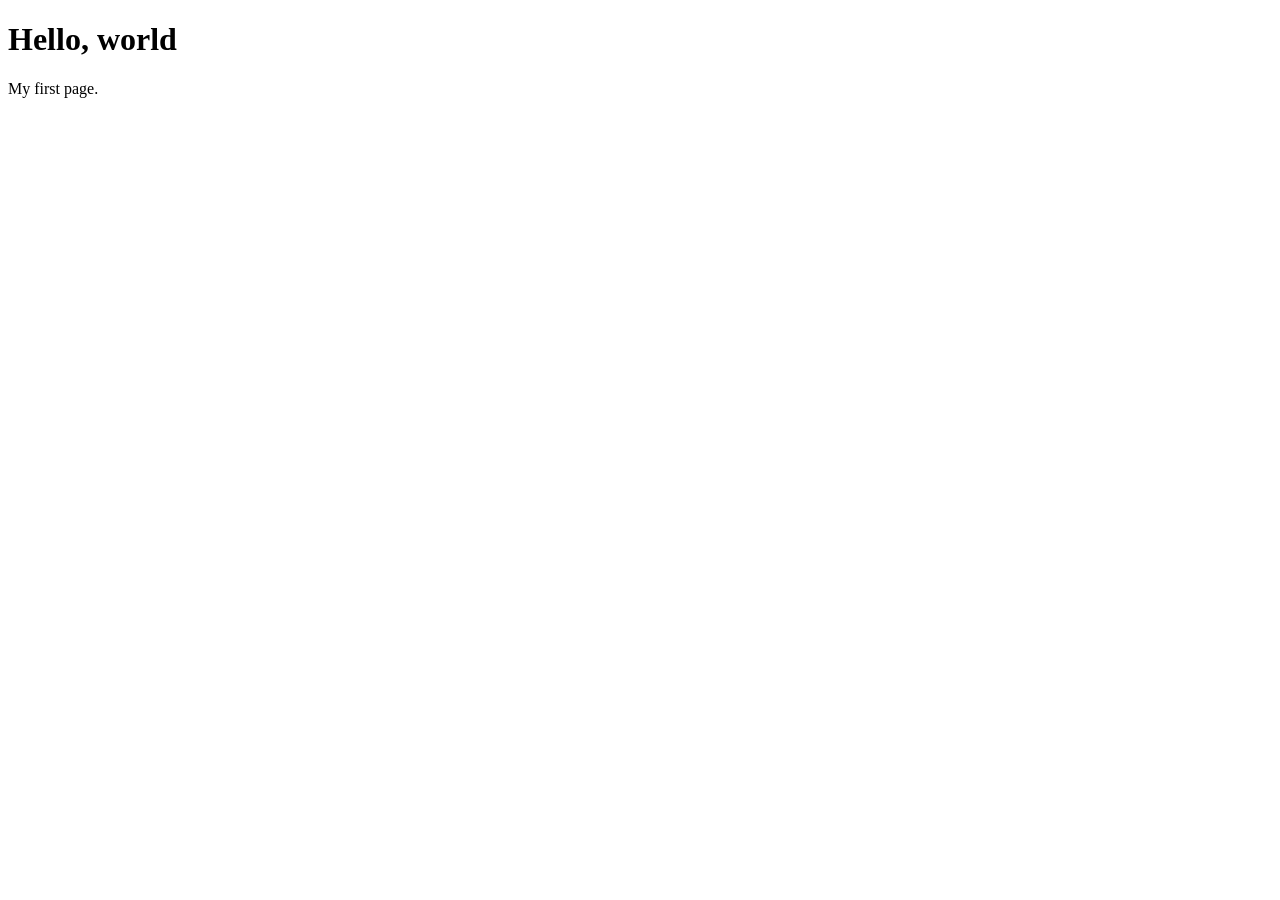
==== index.html @ da614364 "first page" ====
<!DOCTYPE html>
<html lang="en">
<head>
  <meta charset="UTF-8">
  <meta name="viewport" content="width=device-width, initial-scale=1">
  <title>My Website</title>
</head>
<body>
  <h1>Hello, world</h1>
  <p>My first page.</p>
</body>
</html>
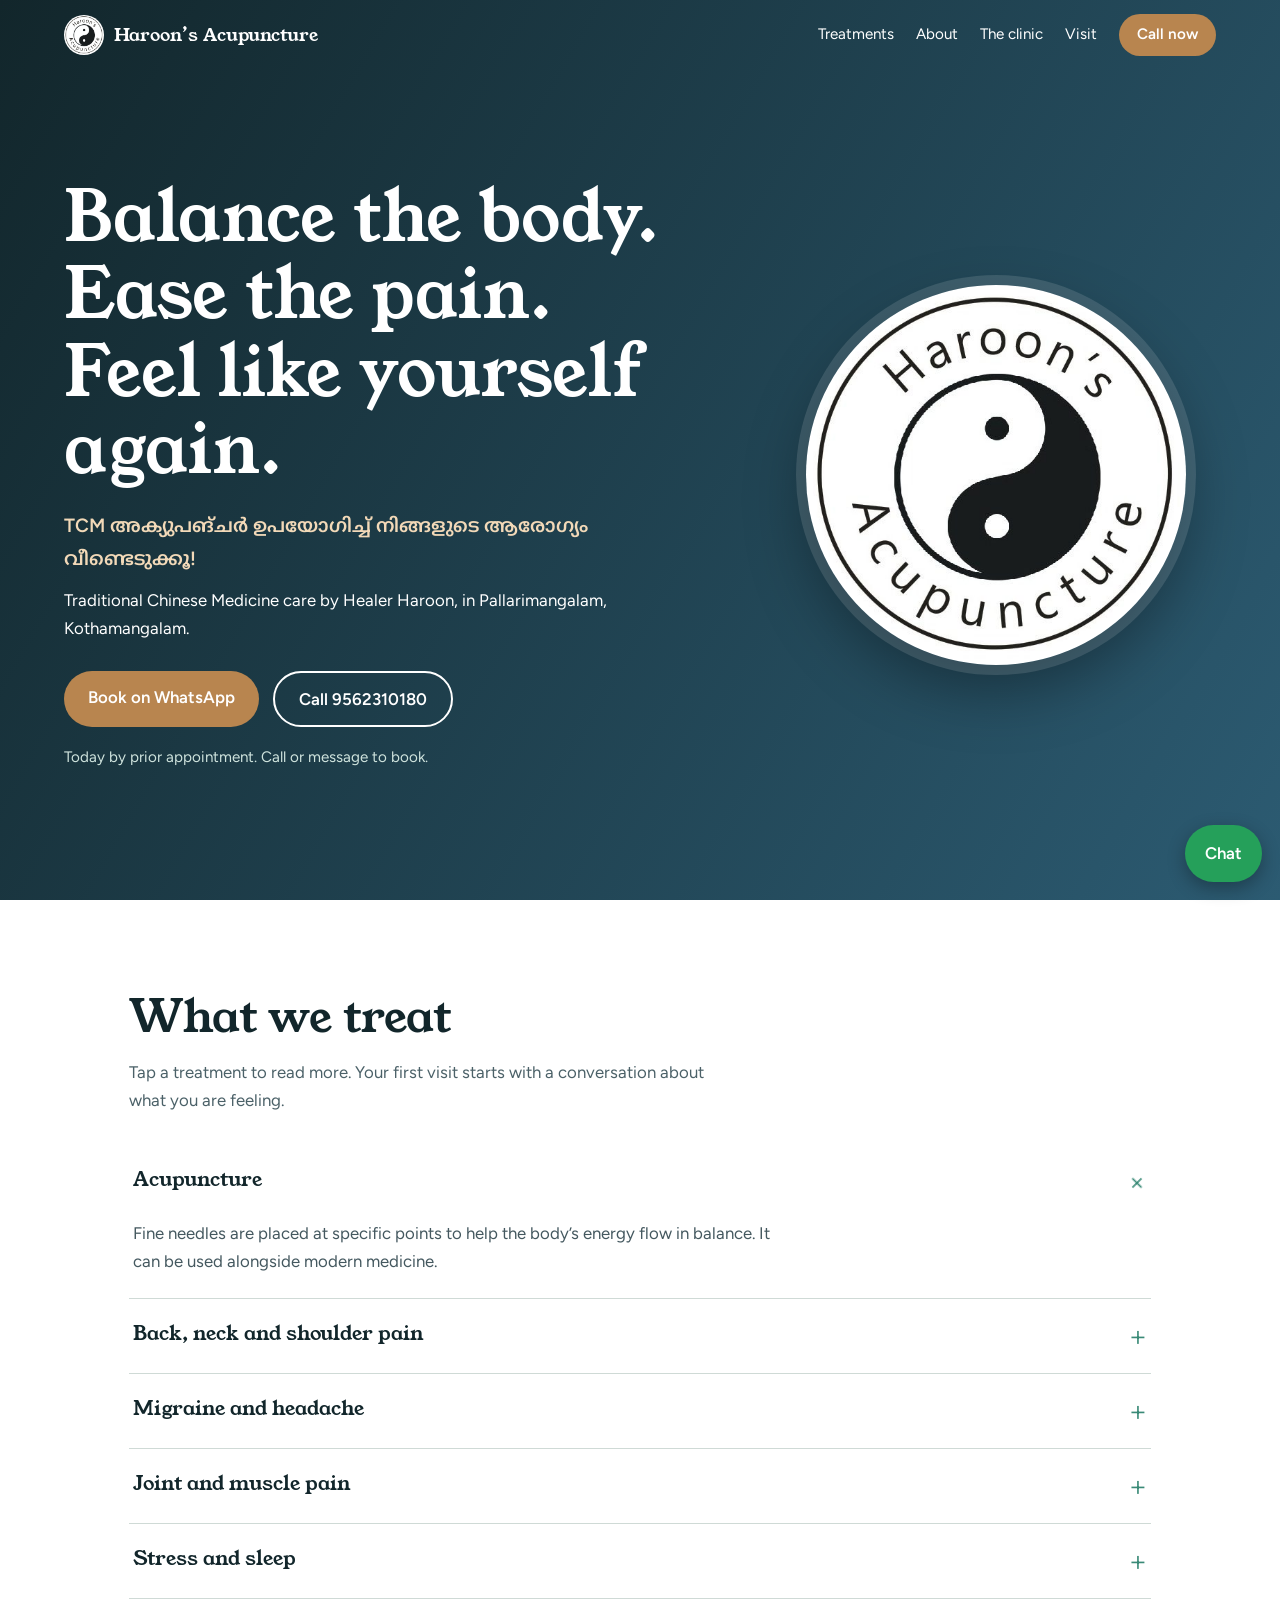
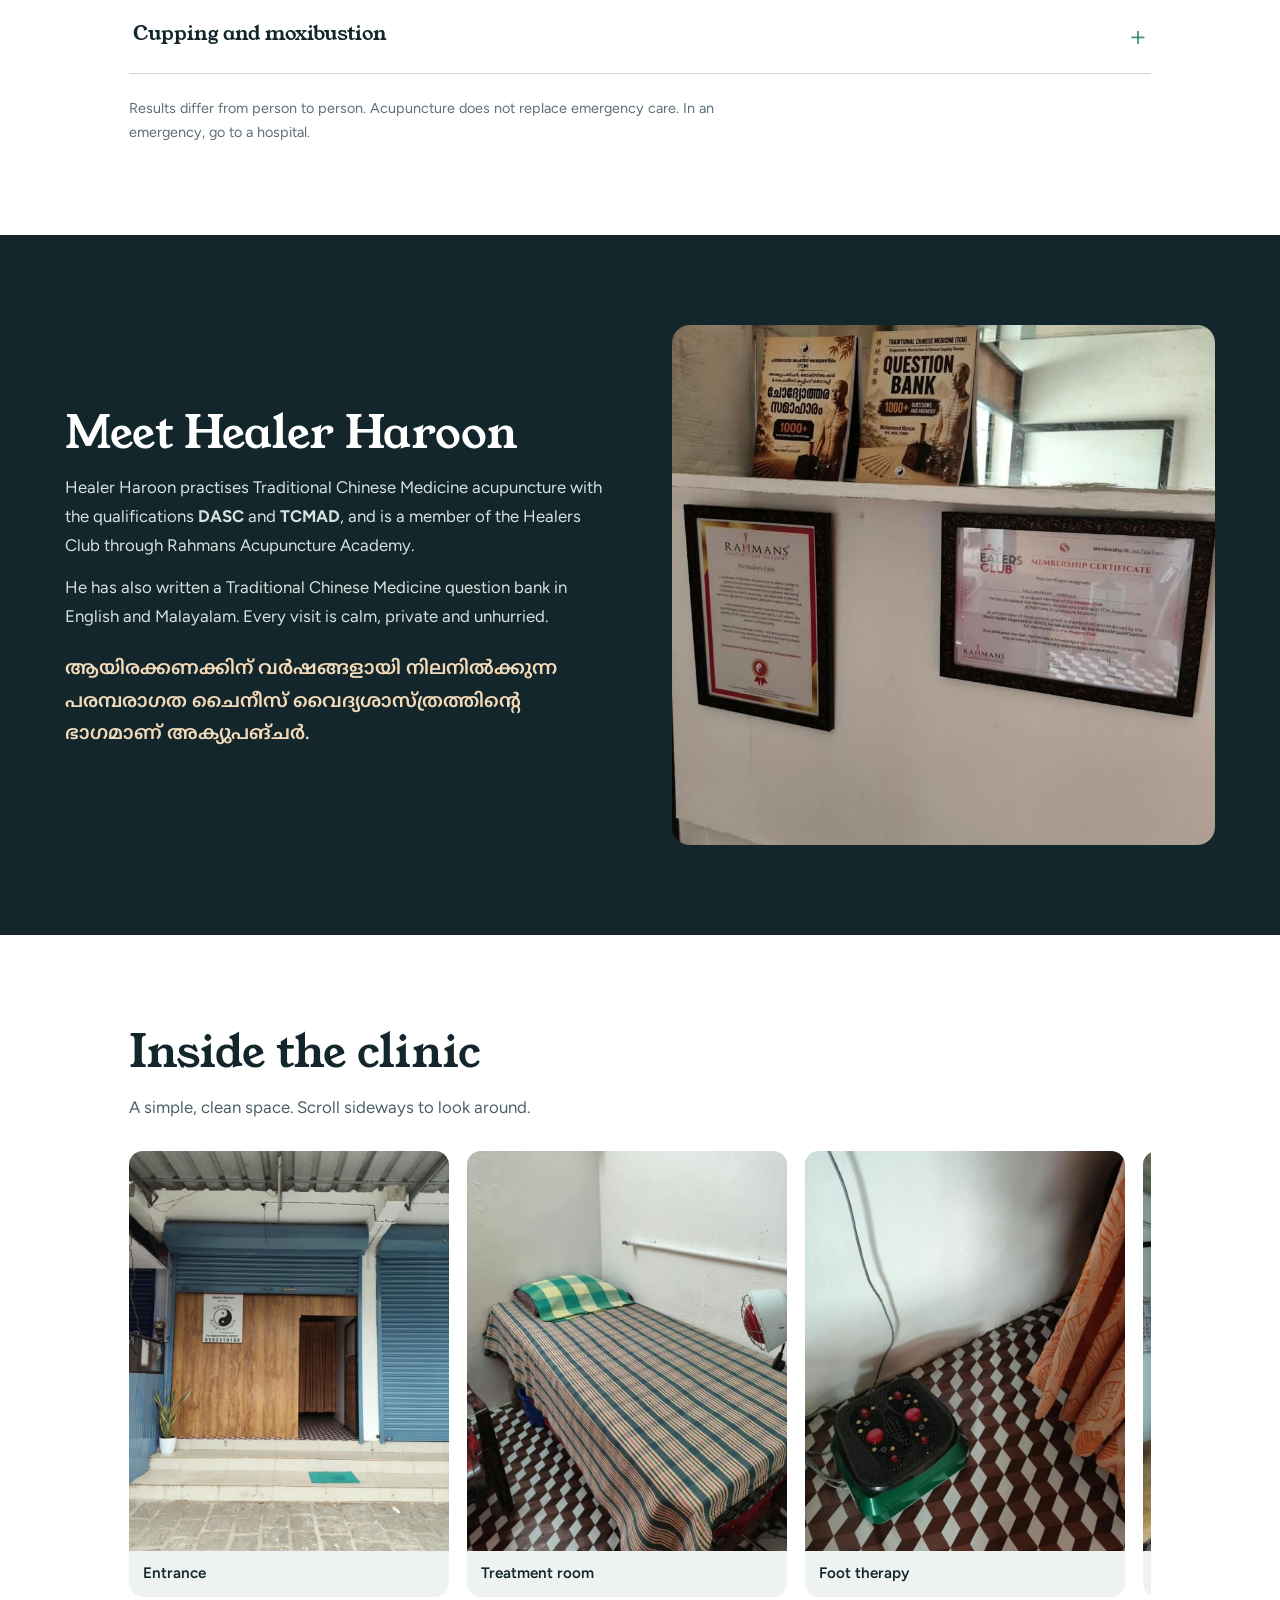
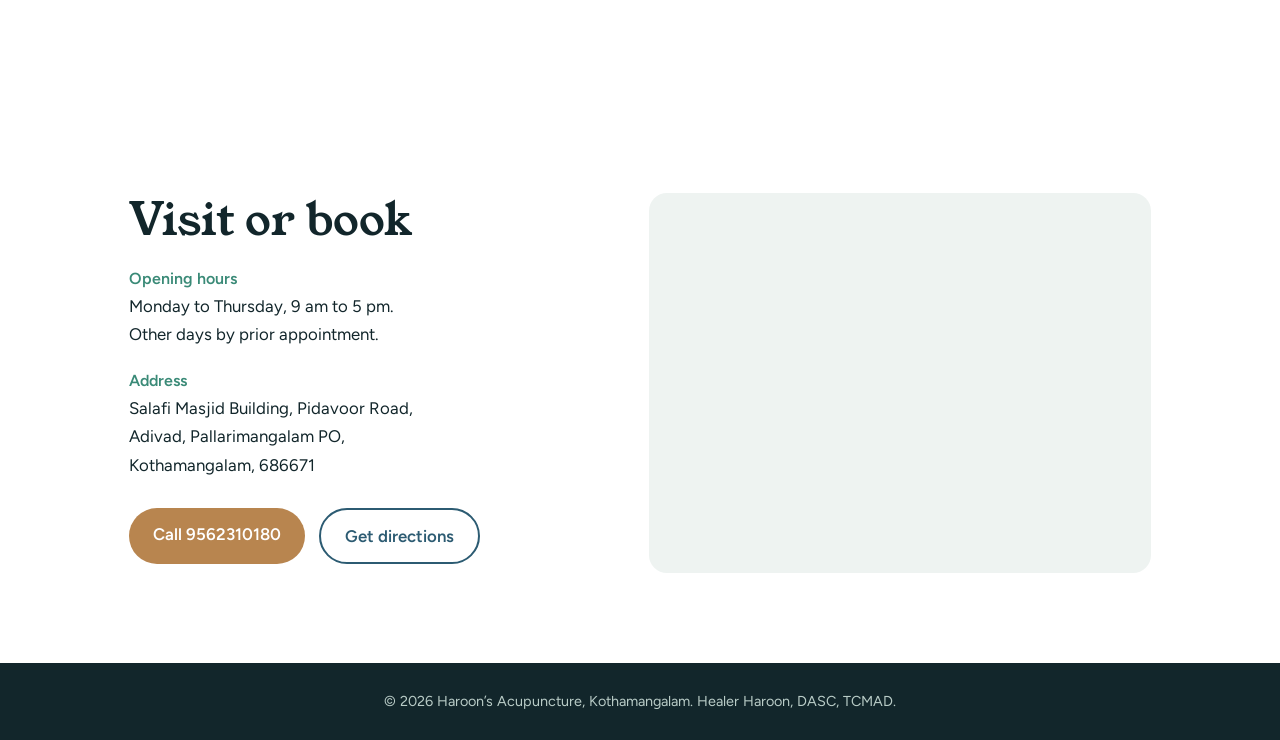
==== commit 9cafcb30: "clinic site" ====
--- a/index.html
+++ b/index.html
@@ -1,12 +1,105 @@
 <!DOCTYPE html>
 <html lang="en">
 <head>
-  <meta charset="UTF-8">
-  <meta name="viewport" content="width=device-width, initial-scale=1">
-  <title>My Website</title>
+<meta charset="UTF-8">
+<meta name="viewport" content="width=device-width, initial-scale=1">
+<title>Haroon’s Acupuncture | Kothamangalam</title>
+<meta name="description" content="Traditional Chinese Medicine acupuncture, cupping and moxibustion with Healer Haroon in Pallarimangalam, Kothamangalam. Call 9562310180.">
+<link rel="preconnect" href="https://fonts.googleapis.com">
+<link rel="preconnect" href="https://fonts.gstatic.com" crossorigin>
+<link href="https://fonts.googleapis.com/css2?family=Figtree:wght@400;600&family=Noto+Sans+Malayalam:wght@400;600&family=Young+Serif&display=swap" rel="stylesheet">
+<link rel="stylesheet" href="style.css">
 </head>
 <body>
-  <h1>Hello, world</h1>
-  <p>My first page.</p>
+
+<header class="top" id="top">
+  <a class="brand" href="#home"><img src="images/logo.jpg" alt="" width="40" height="40"><span>Haroon’s Acupuncture</span></a>
+  <nav>
+    <a href="#treatments">Treatments</a>
+    <a href="#about">About</a>
+    <a href="#clinic">The clinic</a>
+    <a href="#visit">Visit</a>
+    <a class="btn small" href="tel:+919562310180">Call now</a>
+  </nav>
+</header>
+
+<main id="home">
+  <section class="hero">
+    <div class="hero-text">
+      <h1><span>Balance the body.</span> <span>Ease the pain.</span> <span>Feel like yourself again.</span></h1>
+      <p class="ml" lang="ml">TCM അക്യുപങ്ചർ ഉപയോഗിച്ച് നിങ്ങളുടെ ആരോഗ്യം വീണ്ടെടുക്കൂ!</p>
+      <p class="lead">Traditional Chinese Medicine care by Healer Haroon, in Pallarimangalam, Kothamangalam.</p>
+      <div class="actions">
+        <a class="btn" href="https://wa.me/919562310180?text=Hello%2C%20I%20would%20like%20to%20book%20an%20appointment." target="_blank" rel="noopener">Book on WhatsApp</a>
+        <a class="btn ghost" href="tel:+919562310180">Call 9562310180</a>
+      </div>
+      <p class="open" id="openNow"></p>
+    </div>
+    <div class="badge" aria-hidden="true"><img src="images/logo.jpg" alt="" width="360" height="360"></div>
+  </section>
+
+  <section class="sec" id="treatments">
+    <h2>What we treat</h2>
+    <p class="sub">Tap a treatment to read more. Your first visit starts with a conversation about what you are feeling.</p>
+    <!-- EDIT: these are examples. Change them to the treatments Healer Haroon really offers. -->
+    <div class="acc reveal">
+      <details open><summary>Acupuncture</summary><p>Fine needles are placed at specific points to help the body’s energy flow in balance. It can be used alongside modern medicine.</p></details>
+      <details><summary>Back, neck and shoulder pain</summary><p>Many people visit for long-standing stiffness and aches from desk work, driving or physical labour.</p></details>
+      <details><summary>Migraine and headache</summary><p>Regular sessions are often used to manage recurring headaches. Treatment is planned around your pattern.</p></details>
+      <details><summary>Joint and muscle pain</summary><p>Knees, hips, elbows and muscles that feel tight or sore, helped with acupuncture, warmth and gentle therapy.</p></details>
+      <details><summary>Stress and sleep</summary><p>A quiet session to help you relax, with advice you can follow at home.</p></details>
+      <details><summary>Cupping and moxibustion</summary><p>Traditional Chinese cupping therapy and moxibustion (warming herb therapy) are offered where suitable.</p></details>
+    </div>
+    <p class="note">Results differ from person to person. Acupuncture does not replace emergency care. In an emergency, go to a hospital.</p>
+  </section>
+
+  <section class="sec dark" id="about">
+    <div class="about">
+      <div class="reveal">
+        <h2>Meet Healer Haroon</h2>
+        <p>Healer Haroon practises Traditional Chinese Medicine acupuncture with the qualifications <strong>DASC</strong> and <strong>TCMAD</strong>, and is a member of the Healers Club through Rahmans Acupuncture Academy.</p>
+        <p>He has also written a Traditional Chinese Medicine question bank in English and Malayalam. Every visit is calm, private and unhurried.</p>
+        <p class="ml" lang="ml">ആയിരക്കണക്കിന് വർഷങ്ങളായി നിലനിൽക്കുന്ന പരമ്പരാഗത ചൈനീസ് വൈദ്യശാസ്ത്രത്തിന്റെ ഭാഗമാണ് അക്യുപങ്ചർ.</p>
+      </div>
+      <img class="reveal" src="images/certificates.jpg" alt="Framed membership certificate and TCM question bank books at the clinic" loading="lazy">
+    </div>
+  </section>
+
+  <section class="sec" id="clinic">
+    <h2>Inside the clinic</h2>
+    <p class="sub">A simple, clean space. Scroll sideways to look around.</p>
+    <div class="strip">
+      <figure><img src="images/entrance.jpg" alt="Clinic entrance with the Haroon’s Acupuncture sign" loading="lazy"><figcaption>Entrance</figcaption></figure>
+      <figure><img src="images/treatment-bed.jpg" alt="Treatment bed with heat lamp" loading="lazy"><figcaption>Treatment room</figcaption></figure>
+      <figure><img src="images/foot-therapy.jpg" alt="Foot therapy machine" loading="lazy"><figcaption>Foot therapy</figcaption></figure>
+      <figure><img src="images/clinic-room.jpg" alt="Clinic room with curtain" loading="lazy"><figcaption>Consultation area</figcaption></figure>
+      <figure><img src="images/waiting-chair.jpg" alt="Treatment bed and chair" loading="lazy"><figcaption>Private cubicle</figcaption></figure>
+    </div>
+  </section>
+
+  <section class="sec visit" id="visit">
+    <div class="reveal">
+      <h2>Visit or book</h2>
+      <h3>Opening hours</h3>
+      <p>Monday to Thursday, 9 am to 5 pm.<br>Other days by prior appointment.</p>
+      <h3>Address</h3>
+      <p>Salafi Masjid Building, Pidavoor Road,<br>Adivad, Pallarimangalam PO,<br>Kothamangalam, 686671</p>
+      <div class="actions">
+        <a class="btn" href="tel:+919562310180">Call 9562310180</a>
+        <a class="btn ghost" href="https://www.google.com/maps/dir/?api=1&destination=Salafi+Masjid+Building+Pidavoor+Road+Adivad+Pallarimangalam+Kothamangalam+686671" target="_blank" rel="noopener">Get directions</a>
+      </div>
+    </div>
+    <iframe class="reveal" title="Map to Haroon’s Acupuncture" loading="lazy" referrerpolicy="no-referrer-when-downgrade"
+      src="https://www.google.com/maps?q=Salafi+Masjid+Building+Pidavoor+Road+Adivad+Pallarimangalam+Kothamangalam+686671&output=embed"></iframe>
+  </section>
+</main>
+
+<footer>
+  <p>© <span id="yr">2026</span> Haroon’s Acupuncture, Kothamangalam. Healer Haroon, DASC, TCMAD.</p>
+</footer>
+
+<a class="wa" href="https://wa.me/919562310180?text=Hello%2C%20I%20would%20like%20to%20book%20an%20appointment." target="_blank" rel="noopener" aria-label="Chat on WhatsApp">Chat</a>
+
+<script src="script.js"></script>
 </body>
-</html>+</html>
--- a/style.css
+++ b/style.css
@@ -0,0 +1,100 @@
+:root{
+  --ink:#12262b; --blue:#2c5b72; --jade:#3a8a77; --wood:#b8854f; --mist:#eef3f1; --white:#fff;
+  --head:"Young Serif","Noto Sans Malayalam",serif; --body:"Figtree","Noto Sans Malayalam",system-ui,sans-serif;
+}
+*{box-sizing:border-box;margin:0}
+html{scroll-behavior:smooth;scroll-padding-top:70px}
+body{font:400 1.05rem/1.7 var(--body);color:var(--ink);background:var(--white)}
+img{max-width:100%;display:block}
+a{color:inherit}
+:focus-visible{outline:3px solid var(--wood);outline-offset:3px}
+
+/* header: shrinks and turns solid on scroll */
+.top{position:fixed;inset:0 0 auto;z-index:20;display:flex;justify-content:space-between;align-items:center;padding:14px 5vw;color:#fff;transition:background .3s,padding .3s,box-shadow .3s}
+.top.solid{background:rgba(18,38,43,.96);padding:8px 5vw;box-shadow:0 2px 14px rgba(0,0,0,.25)}
+.brand{display:flex;align-items:center;gap:10px;text-decoration:none;font:1.1rem var(--head)}
+.brand img{border-radius:50%;background:#fff}
+nav{display:flex;align-items:center;gap:22px}
+nav a{text-decoration:none;font-size:.95rem}
+nav a:not(.btn):hover{text-decoration:underline;text-underline-offset:5px}
+
+.btn{display:inline-block;background:var(--wood);color:#fff;padding:12px 24px;border-radius:999px;text-decoration:none;font-weight:600;transition:transform .2s,background .2s}
+.btn:hover{transform:translateY(-3px);background:#a07240}
+.btn.ghost{background:transparent;border:2px solid currentColor}
+.btn.ghost:hover{background:rgba(255,255,255,.12)}
+.btn.small{padding:8px 18px}
+
+/* hero: the one orchestrated moment */
+.hero{min-height:100vh;display:grid;grid-template-columns:1.2fr .8fr;align-items:center;gap:4vw;padding:110px 5vw 60px;color:#fff;
+  background:linear-gradient(120deg,#12262b,#2c5b72,#1f6b5c,#2c5b72);background-size:300% 300%;animation:drift 18s ease-in-out infinite}
+@keyframes drift{50%{background-position:100% 50%}}
+h1{font:400 clamp(2.2rem,5.4vw,4.4rem)/1.12 var(--head)}
+h1 span{display:block;opacity:0;transform:translateY(28px);animation:rise .9s cubic-bezier(.2,.7,.2,1) forwards}
+h1 span:nth-child(2){animation-delay:.35s}
+h1 span:nth-child(3){animation-delay:.7s}
+.ml{margin-top:22px;font-size:1.2rem;font-weight:600;color:#f2d9b8}
+.lead{margin-top:10px;max-width:34em;opacity:0;animation:rise .9s 1.1s forwards}
+.hero .ml,.hero .actions,.hero .open{opacity:0;animation:rise .9s 1.1s forwards}
+.hero .actions{animation-delay:1.3s}
+.hero .open{animation-delay:1.5s}
+@keyframes rise{to{opacity:1;transform:none}}
+.actions{display:flex;flex-wrap:wrap;gap:14px;margin-top:28px}
+.open{margin-top:18px;font-size:.95rem;color:#cfe3dd}
+.badge{justify-self:center;width:min(78vw,380px);aspect-ratio:1;border-radius:50%;overflow:hidden;box-shadow:0 0 0 10px rgba(255,255,255,.12),0 25px 60px rgba(0,0,0,.35);animation:spin 70s linear infinite}
+.badge img{width:100%;height:100%;object-fit:cover}
+@keyframes spin{to{transform:rotate(360deg)}}
+
+/* sections */
+.sec{padding:90px 5vw;max-width:1150px;margin:auto}
+.dark{max-width:none;background:var(--ink);color:#fff}
+h2{font:400 clamp(1.8rem,3.6vw,2.8rem)/1.2 var(--head);margin-bottom:14px}
+h3{font:600 1rem var(--body);color:var(--jade);margin:22px 0 4px}
+.sub{max-width:36em;color:#4b6168;margin-bottom:30px}
+.note{margin-top:22px;font-size:.9rem;color:#5d7077;max-width:42em}
+
+/* treatments accordion: opens on tap */
+.acc details{border-bottom:1px solid #cfdad6}
+.acc summary{cursor:pointer;list-style:none;display:flex;justify-content:space-between;padding:20px 4px;font:1.25rem var(--head);transition:color .2s}
+.acc summary::-webkit-details-marker{display:none}
+.acc summary::after{content:"+";font:300 1.8rem var(--body);color:var(--jade);transition:transform .3s}
+.acc details[open] summary::after{transform:rotate(45deg)}
+.acc summary:hover{color:var(--jade)}
+.acc details p{padding:0 4px 22px;max-width:40em;color:#44585f;animation:fade .4s}
+@keyframes fade{from{opacity:0;transform:translateY(-6px)}}
+
+.about{max-width:1150px;margin:auto;display:grid;grid-template-columns:1fr 1fr;gap:5vw;align-items:center}
+.about p{margin-bottom:14px;color:#d5e2de}
+.about .ml{color:#f2d9b8}
+.about img{border-radius:18px;max-height:520px;width:100%;object-fit:cover}
+
+/* gallery: scroll sideways */
+.strip{display:flex;gap:18px;overflow-x:auto;scroll-snap-type:x mandatory;padding-bottom:16px}
+.strip figure{flex:0 0 min(78vw,320px);scroll-snap-align:start;overflow:hidden;border-radius:14px;background:var(--mist)}
+.strip img{height:400px;width:100%;object-fit:cover;transition:transform .6s}
+.strip figure:hover img{transform:scale(1.07)}
+figcaption{padding:10px 14px;font-weight:600;font-size:.95rem}
+
+.visit{display:grid;grid-template-columns:1fr 1.1fr;gap:5vw;align-items:start}
+.visit .actions .btn.ghost{color:var(--blue)}
+.visit .actions .btn.ghost:hover{background:var(--mist)}
+iframe{width:100%;height:380px;border:0;border-radius:18px;background:var(--mist)}
+footer{background:var(--ink);color:#b9ccc7;text-align:center;padding:26px 5vw;font-size:.9rem}
+
+/* floating WhatsApp button */
+.wa{position:fixed;right:18px;bottom:18px;z-index:30;background:#25a05a;color:#fff;font-weight:600;text-decoration:none;padding:14px 20px;border-radius:999px;box-shadow:0 6px 18px rgba(0,0,0,.3);animation:pulse 2.6s infinite}
+@keyframes pulse{0%{box-shadow:0 0 0 0 rgba(37,160,90,.55)}70%,100%{box-shadow:0 0 0 18px rgba(37,160,90,0)}}
+
+/* scroll reveal (script adds .in) */
+.js .reveal{opacity:0;transform:translateY(30px);transition:opacity .8s,transform .8s}
+.js .reveal.in{opacity:1;transform:none}
+
+@media(max-width:780px){
+  nav a:not(.btn){display:none}
+  .hero,.about,.visit{grid-template-columns:1fr}
+  .badge{order:-1;width:200px;margin-top:20px}
+  .sec{padding:64px 6vw}
+}
+@media(prefers-reduced-motion:reduce){
+  *{animation:none!important;transition:none!important;scroll-behavior:auto}
+  h1 span,.lead,.hero .ml,.hero .actions,.hero .open,.js .reveal{opacity:1;transform:none}
+}
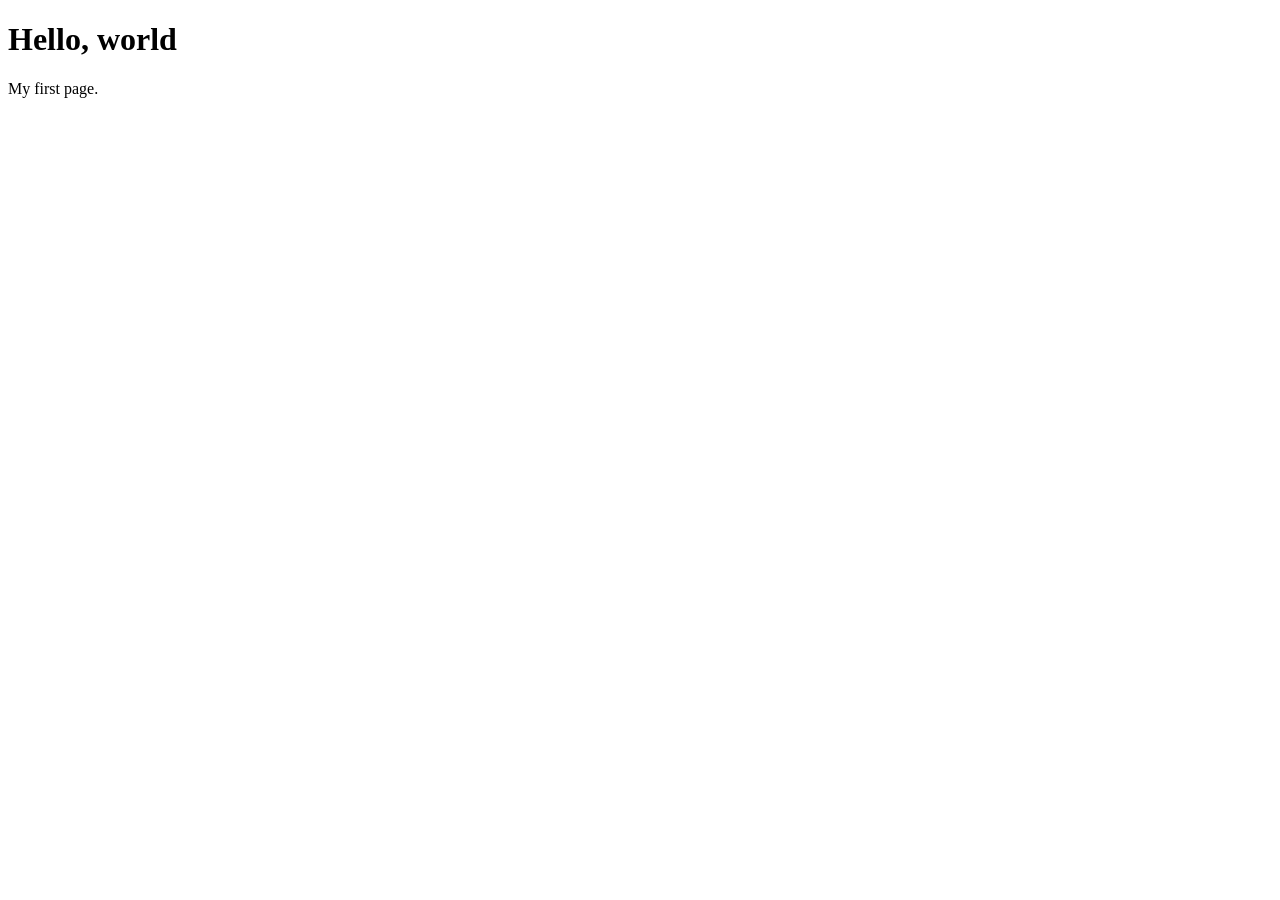
==== commit 0d9a0fff: "cliinic site" ====
--- a/index.html
+++ b/index.html
@@ -1,105 +1,12 @@
 <!DOCTYPE html>
 <html lang="en">
 <head>
-<meta charset="UTF-8">
-<meta name="viewport" content="width=device-width, initial-scale=1">
-<title>Haroon’s Acupuncture | Kothamangalam</title>
-<meta name="description" content="Traditional Chinese Medicine acupuncture, cupping and moxibustion with Healer Haroon in Pallarimangalam, Kothamangalam. Call 9562310180.">
-<link rel="preconnect" href="https://fonts.googleapis.com">
-<link rel="preconnect" href="https://fonts.gstatic.com" crossorigin>
-<link href="https://fonts.googleapis.com/css2?family=Figtree:wght@400;600&family=Noto+Sans+Malayalam:wght@400;600&family=Young+Serif&display=swap" rel="stylesheet">
-<link rel="stylesheet" href="style.css">
+  <meta charset="UTF-8">
+  <meta name="viewport" content="width=device-width, initial-scale=1">
+  <title>My Website</title>
 </head>
 <body>
-
-<header class="top" id="top">
-  <a class="brand" href="#home"><img src="images/logo.jpg" alt="" width="40" height="40"><span>Haroon’s Acupuncture</span></a>
-  <nav>
-    <a href="#treatments">Treatments</a>
-    <a href="#about">About</a>
-    <a href="#clinic">The clinic</a>
-    <a href="#visit">Visit</a>
-    <a class="btn small" href="tel:+919562310180">Call now</a>
-  </nav>
-</header>
-
-<main id="home">
-  <section class="hero">
-    <div class="hero-text">
-      <h1><span>Balance the body.</span> <span>Ease the pain.</span> <span>Feel like yourself again.</span></h1>
-      <p class="ml" lang="ml">TCM അക്യുപങ്ചർ ഉപയോഗിച്ച് നിങ്ങളുടെ ആരോഗ്യം വീണ്ടെടുക്കൂ!</p>
-      <p class="lead">Traditional Chinese Medicine care by Healer Haroon, in Pallarimangalam, Kothamangalam.</p>
-      <div class="actions">
-        <a class="btn" href="https://wa.me/919562310180?text=Hello%2C%20I%20would%20like%20to%20book%20an%20appointment." target="_blank" rel="noopener">Book on WhatsApp</a>
-        <a class="btn ghost" href="tel:+919562310180">Call 9562310180</a>
-      </div>
-      <p class="open" id="openNow"></p>
-    </div>
-    <div class="badge" aria-hidden="true"><img src="images/logo.jpg" alt="" width="360" height="360"></div>
-  </section>
-
-  <section class="sec" id="treatments">
-    <h2>What we treat</h2>
-    <p class="sub">Tap a treatment to read more. Your first visit starts with a conversation about what you are feeling.</p>
-    <!-- EDIT: these are examples. Change them to the treatments Healer Haroon really offers. -->
-    <div class="acc reveal">
-      <details open><summary>Acupuncture</summary><p>Fine needles are placed at specific points to help the body’s energy flow in balance. It can be used alongside modern medicine.</p></details>
-      <details><summary>Back, neck and shoulder pain</summary><p>Many people visit for long-standing stiffness and aches from desk work, driving or physical labour.</p></details>
-      <details><summary>Migraine and headache</summary><p>Regular sessions are often used to manage recurring headaches. Treatment is planned around your pattern.</p></details>
-      <details><summary>Joint and muscle pain</summary><p>Knees, hips, elbows and muscles that feel tight or sore, helped with acupuncture, warmth and gentle therapy.</p></details>
-      <details><summary>Stress and sleep</summary><p>A quiet session to help you relax, with advice you can follow at home.</p></details>
-      <details><summary>Cupping and moxibustion</summary><p>Traditional Chinese cupping therapy and moxibustion (warming herb therapy) are offered where suitable.</p></details>
-    </div>
-    <p class="note">Results differ from person to person. Acupuncture does not replace emergency care. In an emergency, go to a hospital.</p>
-  </section>
-
-  <section class="sec dark" id="about">
-    <div class="about">
-      <div class="reveal">
-        <h2>Meet Healer Haroon</h2>
-        <p>Healer Haroon practises Traditional Chinese Medicine acupuncture with the qualifications <strong>DASC</strong> and <strong>TCMAD</strong>, and is a member of the Healers Club through Rahmans Acupuncture Academy.</p>
-        <p>He has also written a Traditional Chinese Medicine question bank in English and Malayalam. Every visit is calm, private and unhurried.</p>
-        <p class="ml" lang="ml">ആയിരക്കണക്കിന് വർഷങ്ങളായി നിലനിൽക്കുന്ന പരമ്പരാഗത ചൈനീസ് വൈദ്യശാസ്ത്രത്തിന്റെ ഭാഗമാണ് അക്യുപങ്ചർ.</p>
-      </div>
-      <img class="reveal" src="images/certificates.jpg" alt="Framed membership certificate and TCM question bank books at the clinic" loading="lazy">
-    </div>
-  </section>
-
-  <section class="sec" id="clinic">
-    <h2>Inside the clinic</h2>
-    <p class="sub">A simple, clean space. Scroll sideways to look around.</p>
-    <div class="strip">
-      <figure><img src="images/entrance.jpg" alt="Clinic entrance with the Haroon’s Acupuncture sign" loading="lazy"><figcaption>Entrance</figcaption></figure>
-      <figure><img src="images/treatment-bed.jpg" alt="Treatment bed with heat lamp" loading="lazy"><figcaption>Treatment room</figcaption></figure>
-      <figure><img src="images/foot-therapy.jpg" alt="Foot therapy machine" loading="lazy"><figcaption>Foot therapy</figcaption></figure>
-      <figure><img src="images/clinic-room.jpg" alt="Clinic room with curtain" loading="lazy"><figcaption>Consultation area</figcaption></figure>
-      <figure><img src="images/waiting-chair.jpg" alt="Treatment bed and chair" loading="lazy"><figcaption>Private cubicle</figcaption></figure>
-    </div>
-  </section>
-
-  <section class="sec visit" id="visit">
-    <div class="reveal">
-      <h2>Visit or book</h2>
-      <h3>Opening hours</h3>
-      <p>Monday to Thursday, 9 am to 5 pm.<br>Other days by prior appointment.</p>
-      <h3>Address</h3>
-      <p>Salafi Masjid Building, Pidavoor Road,<br>Adivad, Pallarimangalam PO,<br>Kothamangalam, 686671</p>
-      <div class="actions">
-        <a class="btn" href="tel:+919562310180">Call 9562310180</a>
-        <a class="btn ghost" href="https://www.google.com/maps/dir/?api=1&destination=Salafi+Masjid+Building+Pidavoor+Road+Adivad+Pallarimangalam+Kothamangalam+686671" target="_blank" rel="noopener">Get directions</a>
-      </div>
-    </div>
-    <iframe class="reveal" title="Map to Haroon’s Acupuncture" loading="lazy" referrerpolicy="no-referrer-when-downgrade"
-      src="https://www.google.com/maps?q=Salafi+Masjid+Building+Pidavoor+Road+Adivad+Pallarimangalam+Kothamangalam+686671&output=embed"></iframe>
-  </section>
-</main>
-
-<footer>
-  <p>© <span id="yr">2026</span> Haroon’s Acupuncture, Kothamangalam. Healer Haroon, DASC, TCMAD.</p>
-</footer>
-
-<a class="wa" href="https://wa.me/919562310180?text=Hello%2C%20I%20would%20like%20to%20book%20an%20appointment." target="_blank" rel="noopener" aria-label="Chat on WhatsApp">Chat</a>
-
-<script src="script.js"></script>
-</body>
-</html>
+  <h1>Hello, world</h1>
+  <p>My first page.</p>
+  </body>
+</html>
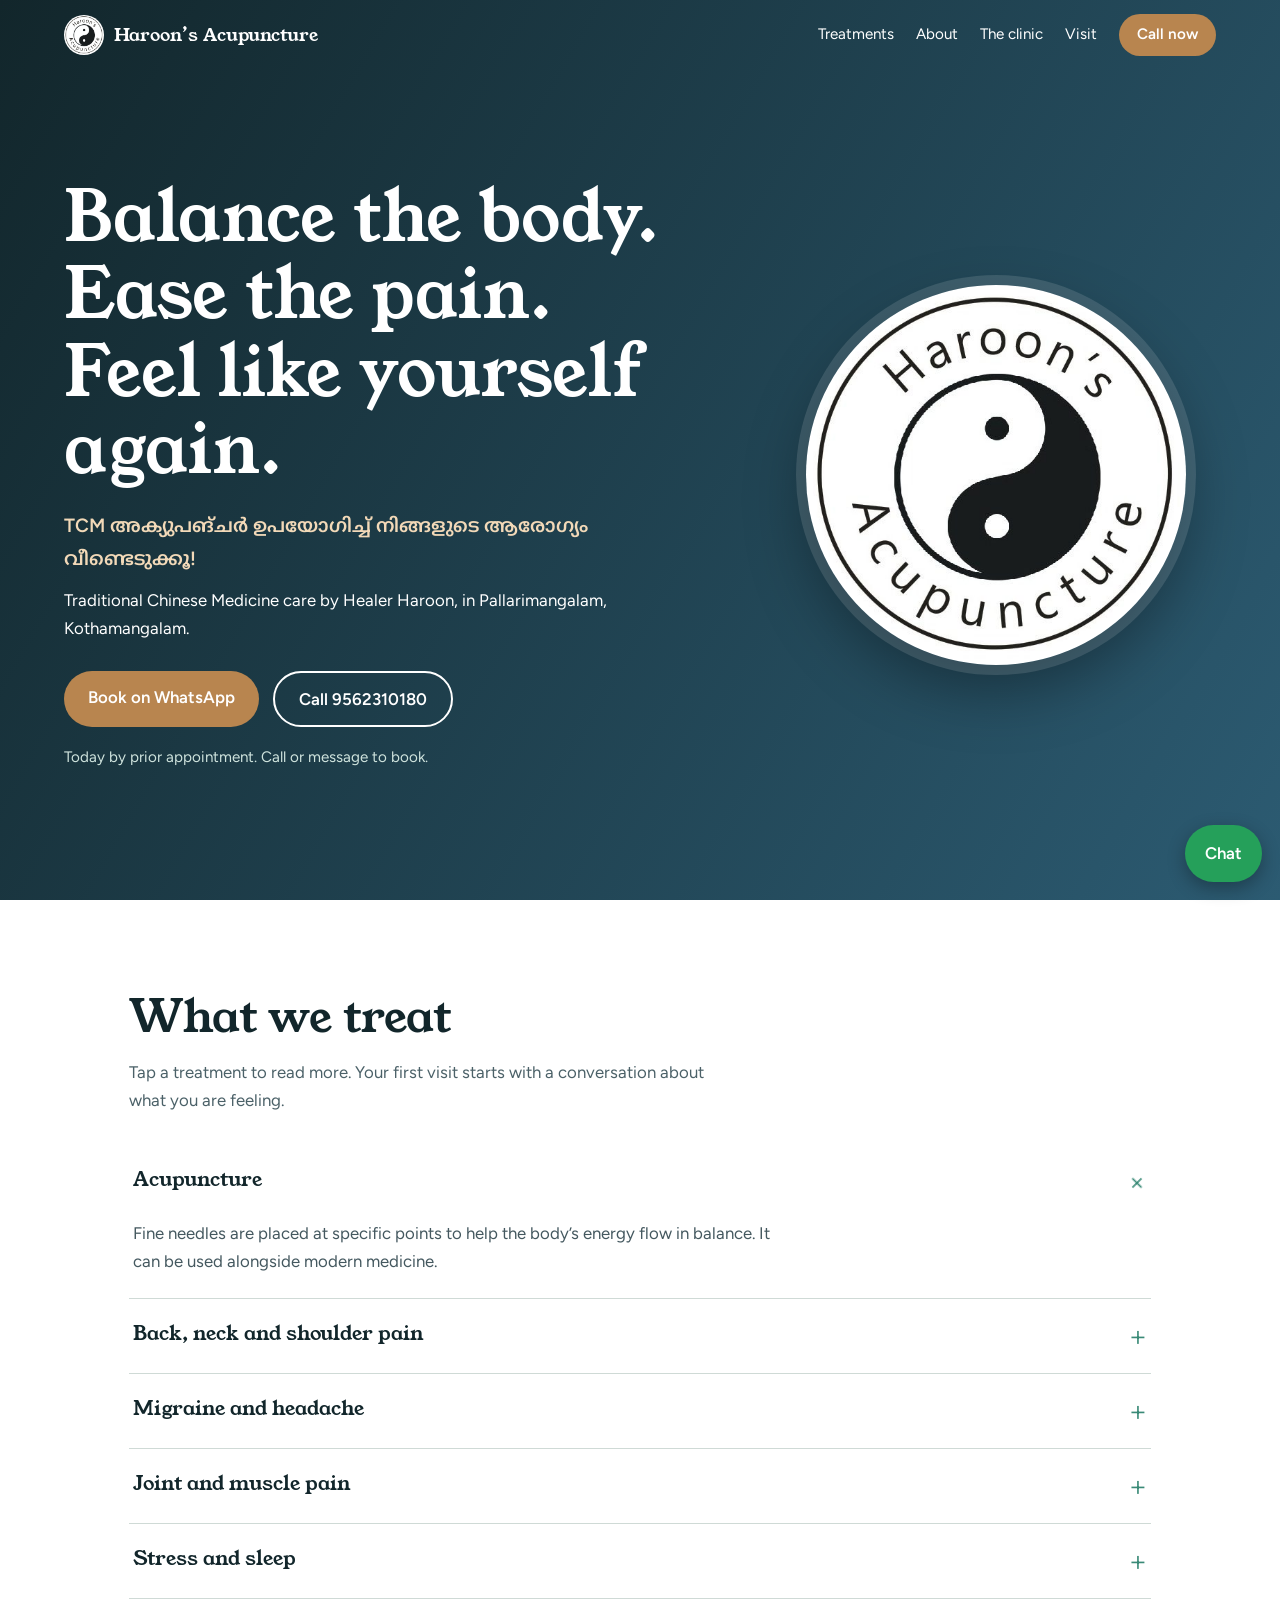
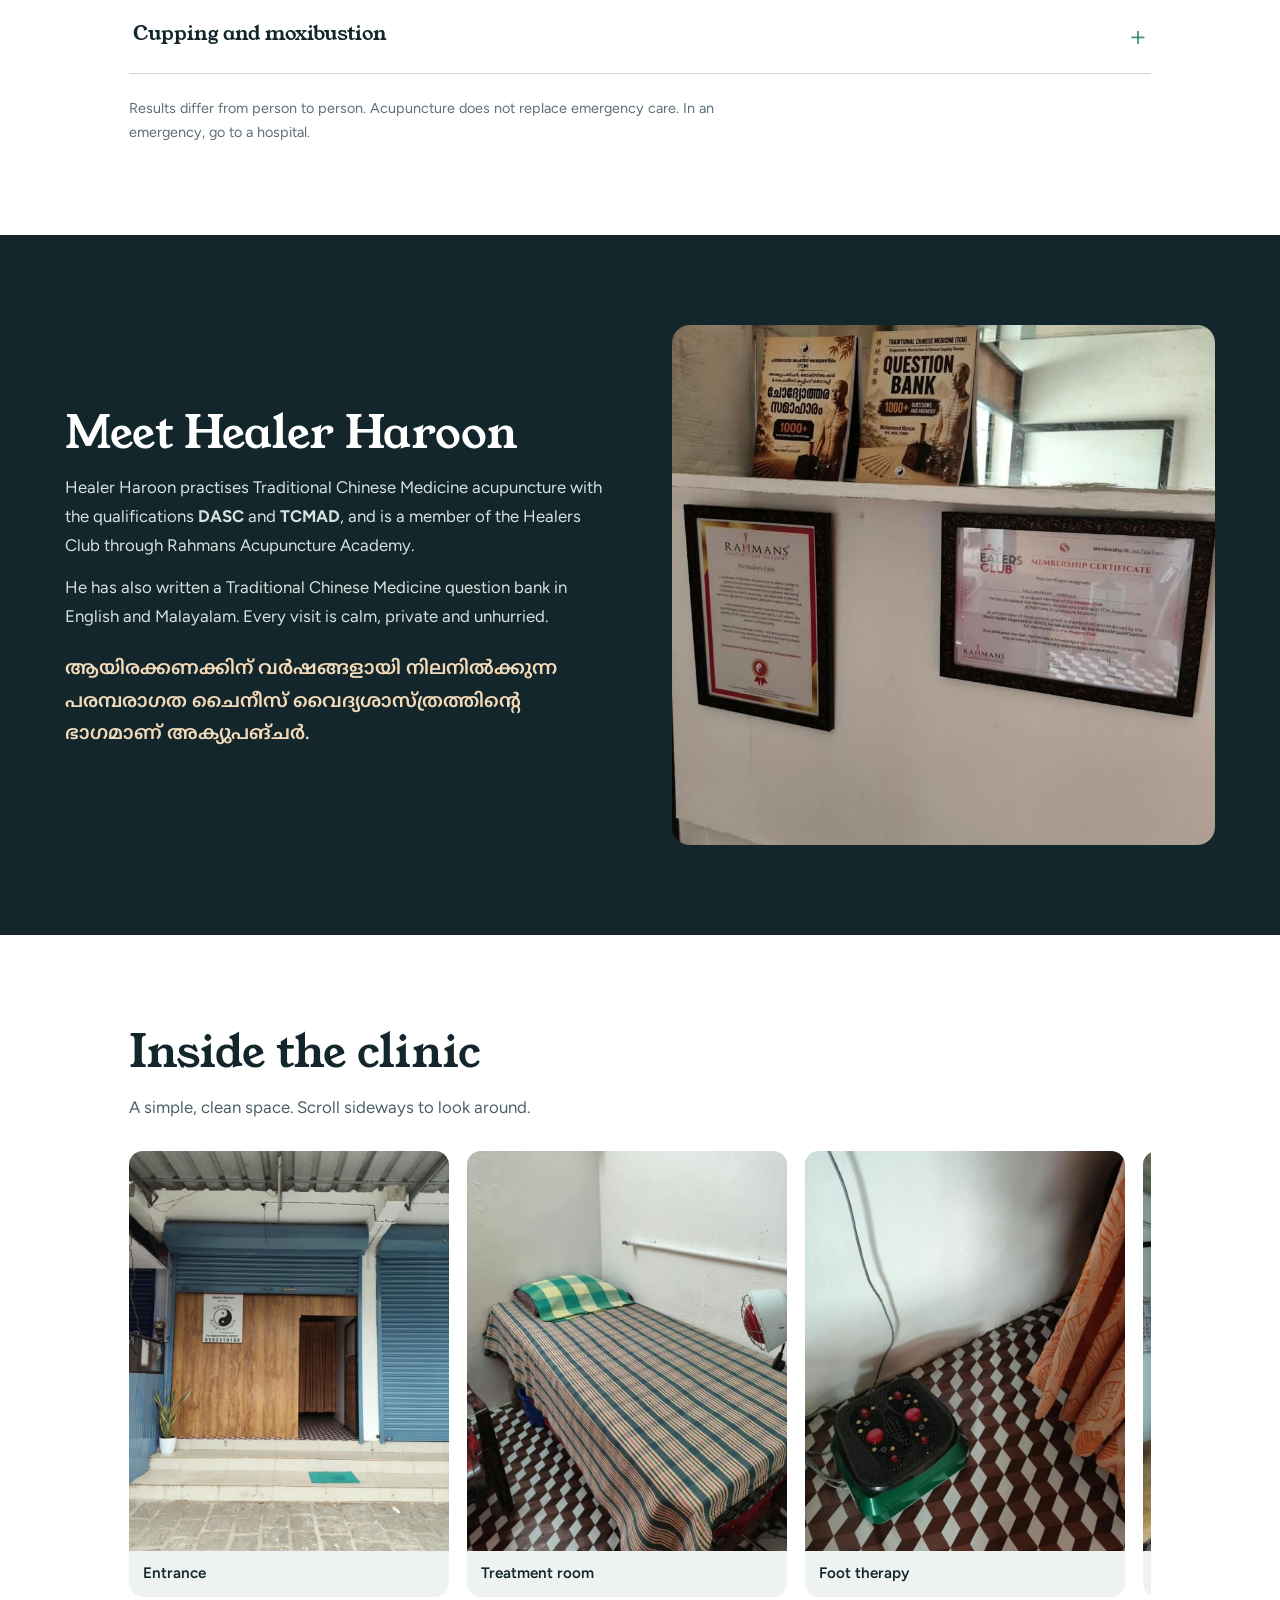
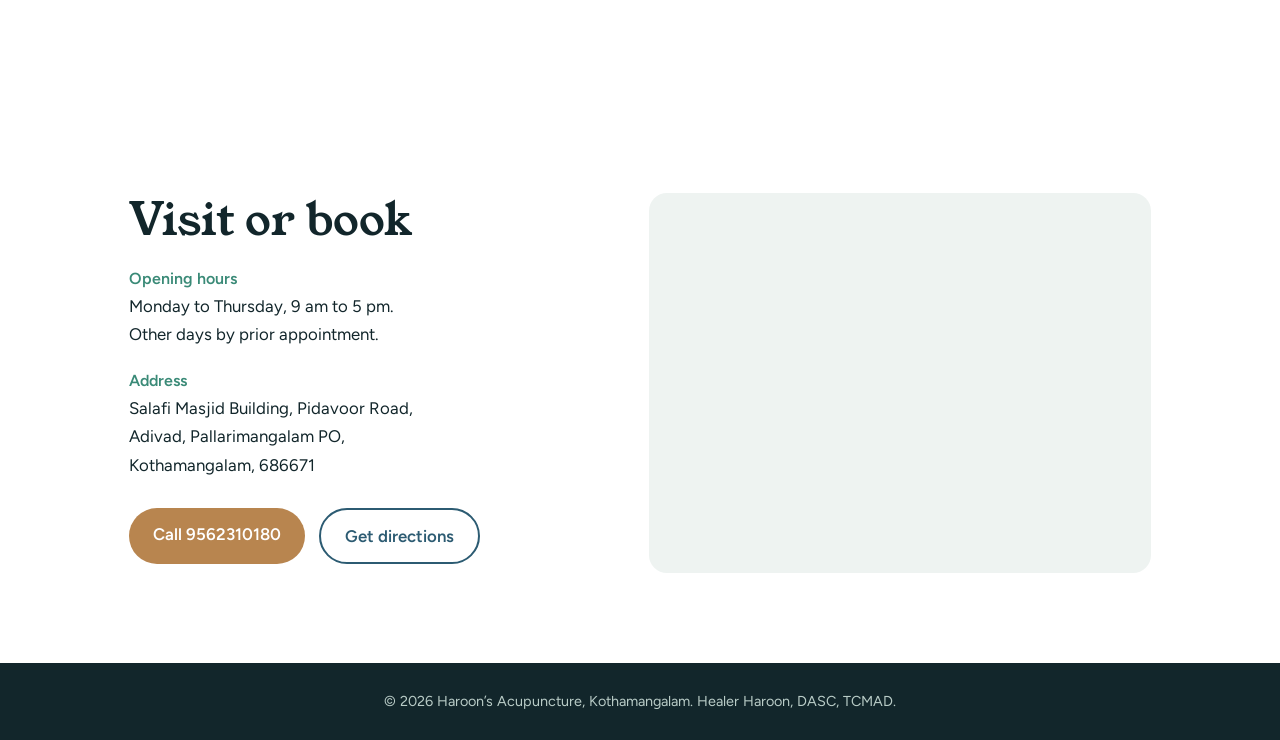
==== commit 41f6a13b: "restore clinic home page" ====
--- a/index.html
+++ b/index.html
@@ -1,12 +1,105 @@
 <!DOCTYPE html>
 <html lang="en">
 <head>
-  <meta charset="UTF-8">
-  <meta name="viewport" content="width=device-width, initial-scale=1">
-  <title>My Website</title>
+<meta charset="UTF-8">
+<meta name="viewport" content="width=device-width, initial-scale=1">
+<title>Haroon’s Acupuncture | Kothamangalam</title>
+<meta name="description" content="Traditional Chinese Medicine acupuncture, cupping and moxibustion with Healer Haroon in Pallarimangalam, Kothamangalam. Call 9562310180.">
+<link rel="preconnect" href="https://fonts.googleapis.com">
+<link rel="preconnect" href="https://fonts.gstatic.com" crossorigin>
+<link href="https://fonts.googleapis.com/css2?family=Figtree:wght@400;600&family=Noto+Sans+Malayalam:wght@400;600&family=Young+Serif&display=swap" rel="stylesheet">
+<link rel="stylesheet" href="style.css">
 </head>
 <body>
-  <h1>Hello, world</h1>
-  <p>My first page.</p>
-  </body>
-</html>+
+<header class="top" id="top">
+  <a class="brand" href="#home"><img src="images/logo.jpg" alt="" width="40" height="40"><span>Haroon’s Acupuncture</span></a>
+  <nav>
+    <a href="#treatments">Treatments</a>
+    <a href="#about">About</a>
+    <a href="#clinic">The clinic</a>
+    <a href="#visit">Visit</a>
+    <a class="btn small" href="tel:+919562310180">Call now</a>
+  </nav>
+</header>
+
+<main id="home">
+  <section class="hero">
+    <div class="hero-text">
+      <h1><span>Balance the body.</span> <span>Ease the pain.</span> <span>Feel like yourself again.</span></h1>
+      <p class="ml" lang="ml">TCM അക്യുപങ്ചർ ഉപയോഗിച്ച് നിങ്ങളുടെ ആരോഗ്യം വീണ്ടെടുക്കൂ!</p>
+      <p class="lead">Traditional Chinese Medicine care by Healer Haroon, in Pallarimangalam, Kothamangalam.</p>
+      <div class="actions">
+        <a class="btn" href="https://wa.me/919562310180?text=Hello%2C%20I%20would%20like%20to%20book%20an%20appointment." target="_blank" rel="noopener">Book on WhatsApp</a>
+        <a class="btn ghost" href="tel:+919562310180">Call 9562310180</a>
+      </div>
+      <p class="open" id="openNow"></p>
+    </div>
+    <div class="badge" aria-hidden="true"><img src="images/logo.jpg" alt="" width="360" height="360"></div>
+  </section>
+
+  <section class="sec" id="treatments">
+    <h2>What we treat</h2>
+    <p class="sub">Tap a treatment to read more. Your first visit starts with a conversation about what you are feeling.</p>
+    <!-- EDIT: these are examples. Change them to the treatments Healer Haroon really offers. -->
+    <div class="acc reveal">
+      <details open><summary>Acupuncture</summary><p>Fine needles are placed at specific points to help the body’s energy flow in balance. It can be used alongside modern medicine.</p></details>
+      <details><summary>Back, neck and shoulder pain</summary><p>Many people visit for long-standing stiffness and aches from desk work, driving or physical labour.</p></details>
+      <details><summary>Migraine and headache</summary><p>Regular sessions are often used to manage recurring headaches. Treatment is planned around your pattern.</p></details>
+      <details><summary>Joint and muscle pain</summary><p>Knees, hips, elbows and muscles that feel tight or sore, helped with acupuncture, warmth and gentle therapy.</p></details>
+      <details><summary>Stress and sleep</summary><p>A quiet session to help you relax, with advice you can follow at home.</p></details>
+      <details><summary>Cupping and moxibustion</summary><p>Traditional Chinese cupping therapy and moxibustion (warming herb therapy) are offered where suitable.</p></details>
+    </div>
+    <p class="note">Results differ from person to person. Acupuncture does not replace emergency care. In an emergency, go to a hospital.</p>
+  </section>
+
+  <section class="sec dark" id="about">
+    <div class="about">
+      <div class="reveal">
+        <h2>Meet Healer Haroon</h2>
+        <p>Healer Haroon practises Traditional Chinese Medicine acupuncture with the qualifications <strong>DASC</strong> and <strong>TCMAD</strong>, and is a member of the Healers Club through Rahmans Acupuncture Academy.</p>
+        <p>He has also written a Traditional Chinese Medicine question bank in English and Malayalam. Every visit is calm, private and unhurried.</p>
+        <p class="ml" lang="ml">ആയിരക്കണക്കിന് വർഷങ്ങളായി നിലനിൽക്കുന്ന പരമ്പരാഗത ചൈനീസ് വൈദ്യശാസ്ത്രത്തിന്റെ ഭാഗമാണ് അക്യുപങ്ചർ.</p>
+      </div>
+      <img class="reveal" src="images/certificates.jpg" alt="Framed membership certificate and TCM question bank books at the clinic" loading="lazy">
+    </div>
+  </section>
+
+  <section class="sec" id="clinic">
+    <h2>Inside the clinic</h2>
+    <p class="sub">A simple, clean space. Scroll sideways to look around.</p>
+    <div class="strip">
+      <figure><img src="images/entrance.jpg" alt="Clinic entrance with the Haroon’s Acupuncture sign" loading="lazy"><figcaption>Entrance</figcaption></figure>
+      <figure><img src="images/treatment-bed.jpg" alt="Treatment bed with heat lamp" loading="lazy"><figcaption>Treatment room</figcaption></figure>
+      <figure><img src="images/foot-therapy.jpg" alt="Foot therapy machine" loading="lazy"><figcaption>Foot therapy</figcaption></figure>
+      <figure><img src="images/clinic-room.jpg" alt="Clinic room with curtain" loading="lazy"><figcaption>Consultation area</figcaption></figure>
+      <figure><img src="images/waiting-chair.jpg" alt="Treatment bed and chair" loading="lazy"><figcaption>Private cubicle</figcaption></figure>
+    </div>
+  </section>
+
+  <section class="sec visit" id="visit">
+    <div class="reveal">
+      <h2>Visit or book</h2>
+      <h3>Opening hours</h3>
+      <p>Monday to Thursday, 9 am to 5 pm.<br>Other days by prior appointment.</p>
+      <h3>Address</h3>
+      <p>Salafi Masjid Building, Pidavoor Road,<br>Adivad, Pallarimangalam PO,<br>Kothamangalam, 686671</p>
+      <div class="actions">
+        <a class="btn" href="tel:+919562310180">Call 9562310180</a>
+        <a class="btn ghost" href="https://www.google.com/maps/dir/?api=1&destination=Salafi+Masjid+Building+Pidavoor+Road+Adivad+Pallarimangalam+Kothamangalam+686671" target="_blank" rel="noopener">Get directions</a>
+      </div>
+    </div>
+    <iframe class="reveal" title="Map to Haroon’s Acupuncture" loading="lazy" referrerpolicy="no-referrer-when-downgrade"
+      src="https://www.google.com/maps?q=Salafi+Masjid+Building+Pidavoor+Road+Adivad+Pallarimangalam+Kothamangalam+686671&output=embed"></iframe>
+  </section>
+</main>
+
+<footer>
+  <p>© <span id="yr">2026</span> Haroon’s Acupuncture, Kothamangalam. Healer Haroon, DASC, TCMAD.</p>
+</footer>
+
+<a class="wa" href="https://wa.me/919562310180?text=Hello%2C%20I%20would%20like%20to%20book%20an%20appointment." target="_blank" rel="noopener" aria-label="Chat on WhatsApp">Chat</a>
+
+<script src="script.js"></script>
+</body>
+</html>
--- a/style.css
+++ b/style.css
@@ -0,0 +1,100 @@
+:root{
+  --ink:#12262b; --blue:#2c5b72; --jade:#3a8a77; --wood:#b8854f; --mist:#eef3f1; --white:#fff;
+  --head:"Young Serif","Noto Sans Malayalam",serif; --body:"Figtree","Noto Sans Malayalam",system-ui,sans-serif;
+}
+*{box-sizing:border-box;margin:0}
+html{scroll-behavior:smooth;scroll-padding-top:70px}
+body{font:400 1.05rem/1.7 var(--body);color:var(--ink);background:var(--white)}
+img{max-width:100%;display:block}
+a{color:inherit}
+:focus-visible{outline:3px solid var(--wood);outline-offset:3px}
+
+/* header: shrinks and turns solid on scroll */
+.top{position:fixed;inset:0 0 auto;z-index:20;display:flex;justify-content:space-between;align-items:center;padding:14px 5vw;color:#fff;transition:background .3s,padding .3s,box-shadow .3s}
+.top.solid{background:rgba(18,38,43,.96);padding:8px 5vw;box-shadow:0 2px 14px rgba(0,0,0,.25)}
+.brand{display:flex;align-items:center;gap:10px;text-decoration:none;font:1.1rem var(--head)}
+.brand img{border-radius:50%;background:#fff}
+nav{display:flex;align-items:center;gap:22px}
+nav a{text-decoration:none;font-size:.95rem}
+nav a:not(.btn):hover{text-decoration:underline;text-underline-offset:5px}
+
+.btn{display:inline-block;background:var(--wood);color:#fff;padding:12px 24px;border-radius:999px;text-decoration:none;font-weight:600;transition:transform .2s,background .2s}
+.btn:hover{transform:translateY(-3px);background:#a07240}
+.btn.ghost{background:transparent;border:2px solid currentColor}
+.btn.ghost:hover{background:rgba(255,255,255,.12)}
+.btn.small{padding:8px 18px}
+
+/* hero: the one orchestrated moment */
+.hero{min-height:100vh;display:grid;grid-template-columns:1.2fr .8fr;align-items:center;gap:4vw;padding:110px 5vw 60px;color:#fff;
+  background:linear-gradient(120deg,#12262b,#2c5b72,#1f6b5c,#2c5b72);background-size:300% 300%;animation:drift 18s ease-in-out infinite}
+@keyframes drift{50%{background-position:100% 50%}}
+h1{font:400 clamp(2.2rem,5.4vw,4.4rem)/1.12 var(--head)}
+h1 span{display:block;opacity:0;transform:translateY(28px);animation:rise .9s cubic-bezier(.2,.7,.2,1) forwards}
+h1 span:nth-child(2){animation-delay:.35s}
+h1 span:nth-child(3){animation-delay:.7s}
+.ml{margin-top:22px;font-size:1.2rem;font-weight:600;color:#f2d9b8}
+.lead{margin-top:10px;max-width:34em;opacity:0;animation:rise .9s 1.1s forwards}
+.hero .ml,.hero .actions,.hero .open{opacity:0;animation:rise .9s 1.1s forwards}
+.hero .actions{animation-delay:1.3s}
+.hero .open{animation-delay:1.5s}
+@keyframes rise{to{opacity:1;transform:none}}
+.actions{display:flex;flex-wrap:wrap;gap:14px;margin-top:28px}
+.open{margin-top:18px;font-size:.95rem;color:#cfe3dd}
+.badge{justify-self:center;width:min(78vw,380px);aspect-ratio:1;border-radius:50%;overflow:hidden;box-shadow:0 0 0 10px rgba(255,255,255,.12),0 25px 60px rgba(0,0,0,.35);animation:spin 70s linear infinite}
+.badge img{width:100%;height:100%;object-fit:cover}
+@keyframes spin{to{transform:rotate(360deg)}}
+
+/* sections */
+.sec{padding:90px 5vw;max-width:1150px;margin:auto}
+.dark{max-width:none;background:var(--ink);color:#fff}
+h2{font:400 clamp(1.8rem,3.6vw,2.8rem)/1.2 var(--head);margin-bottom:14px}
+h3{font:600 1rem var(--body);color:var(--jade);margin:22px 0 4px}
+.sub{max-width:36em;color:#4b6168;margin-bottom:30px}
+.note{margin-top:22px;font-size:.9rem;color:#5d7077;max-width:42em}
+
+/* treatments accordion: opens on tap */
+.acc details{border-bottom:1px solid #cfdad6}
+.acc summary{cursor:pointer;list-style:none;display:flex;justify-content:space-between;padding:20px 4px;font:1.25rem var(--head);transition:color .2s}
+.acc summary::-webkit-details-marker{display:none}
+.acc summary::after{content:"+";font:300 1.8rem var(--body);color:var(--jade);transition:transform .3s}
+.acc details[open] summary::after{transform:rotate(45deg)}
+.acc summary:hover{color:var(--jade)}
+.acc details p{padding:0 4px 22px;max-width:40em;color:#44585f;animation:fade .4s}
+@keyframes fade{from{opacity:0;transform:translateY(-6px)}}
+
+.about{max-width:1150px;margin:auto;display:grid;grid-template-columns:1fr 1fr;gap:5vw;align-items:center}
+.about p{margin-bottom:14px;color:#d5e2de}
+.about .ml{color:#f2d9b8}
+.about img{border-radius:18px;max-height:520px;width:100%;object-fit:cover}
+
+/* gallery: scroll sideways */
+.strip{display:flex;gap:18px;overflow-x:auto;scroll-snap-type:x mandatory;padding-bottom:16px}
+.strip figure{flex:0 0 min(78vw,320px);scroll-snap-align:start;overflow:hidden;border-radius:14px;background:var(--mist)}
+.strip img{height:400px;width:100%;object-fit:cover;transition:transform .6s}
+.strip figure:hover img{transform:scale(1.07)}
+figcaption{padding:10px 14px;font-weight:600;font-size:.95rem}
+
+.visit{display:grid;grid-template-columns:1fr 1.1fr;gap:5vw;align-items:start}
+.visit .actions .btn.ghost{color:var(--blue)}
+.visit .actions .btn.ghost:hover{background:var(--mist)}
+iframe{width:100%;height:380px;border:0;border-radius:18px;background:var(--mist)}
+footer{background:var(--ink);color:#b9ccc7;text-align:center;padding:26px 5vw;font-size:.9rem}
+
+/* floating WhatsApp button */
+.wa{position:fixed;right:18px;bottom:18px;z-index:30;background:#25a05a;color:#fff;font-weight:600;text-decoration:none;padding:14px 20px;border-radius:999px;box-shadow:0 6px 18px rgba(0,0,0,.3);animation:pulse 2.6s infinite}
+@keyframes pulse{0%{box-shadow:0 0 0 0 rgba(37,160,90,.55)}70%,100%{box-shadow:0 0 0 18px rgba(37,160,90,0)}}
+
+/* scroll reveal (script adds .in) */
+.js .reveal{opacity:0;transform:translateY(30px);transition:opacity .8s,transform .8s}
+.js .reveal.in{opacity:1;transform:none}
+
+@media(max-width:780px){
+  nav a:not(.btn){display:none}
+  .hero,.about,.visit{grid-template-columns:1fr}
+  .badge{order:-1;width:200px;margin-top:20px}
+  .sec{padding:64px 6vw}
+}
+@media(prefers-reduced-motion:reduce){
+  *{animation:none!important;transition:none!important;scroll-behavior:auto}
+  h1 span,.lead,.hero .ml,.hero .actions,.hero .open,.js .reveal{opacity:1;transform:none}
+}
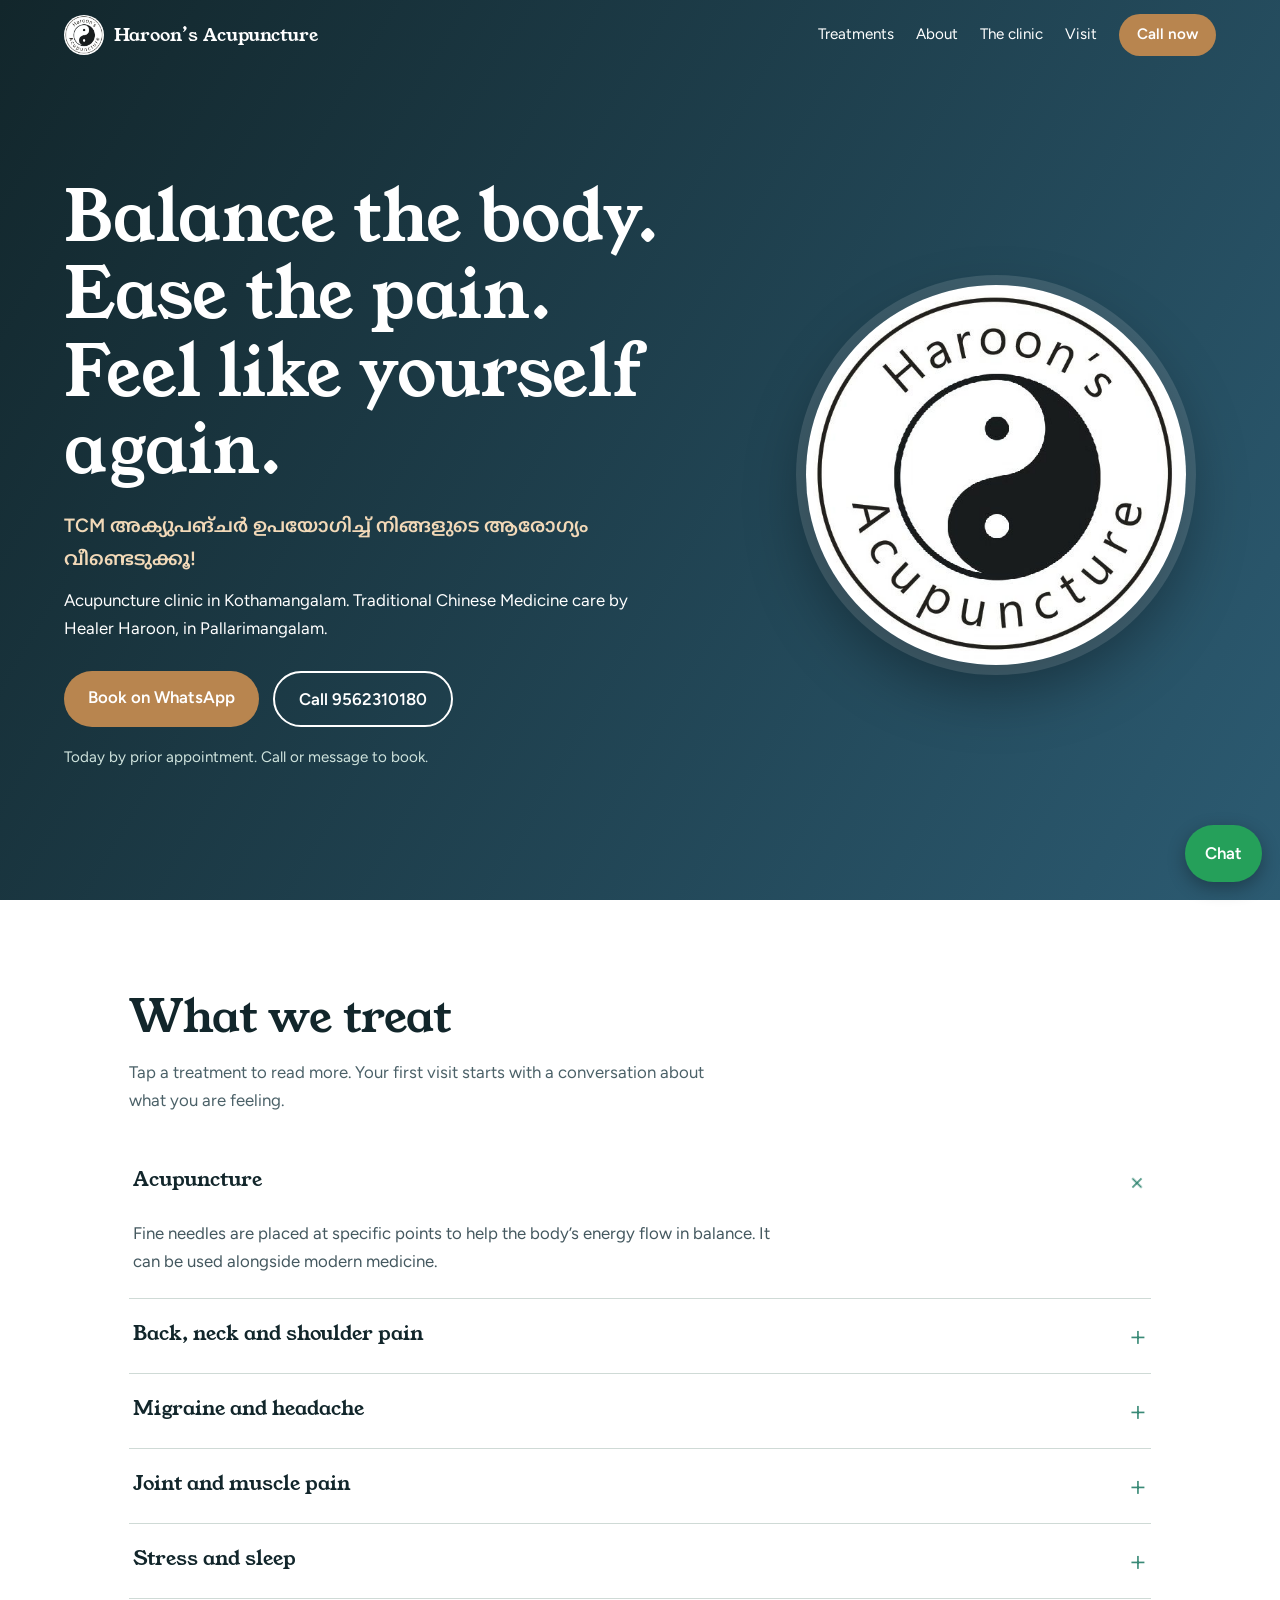
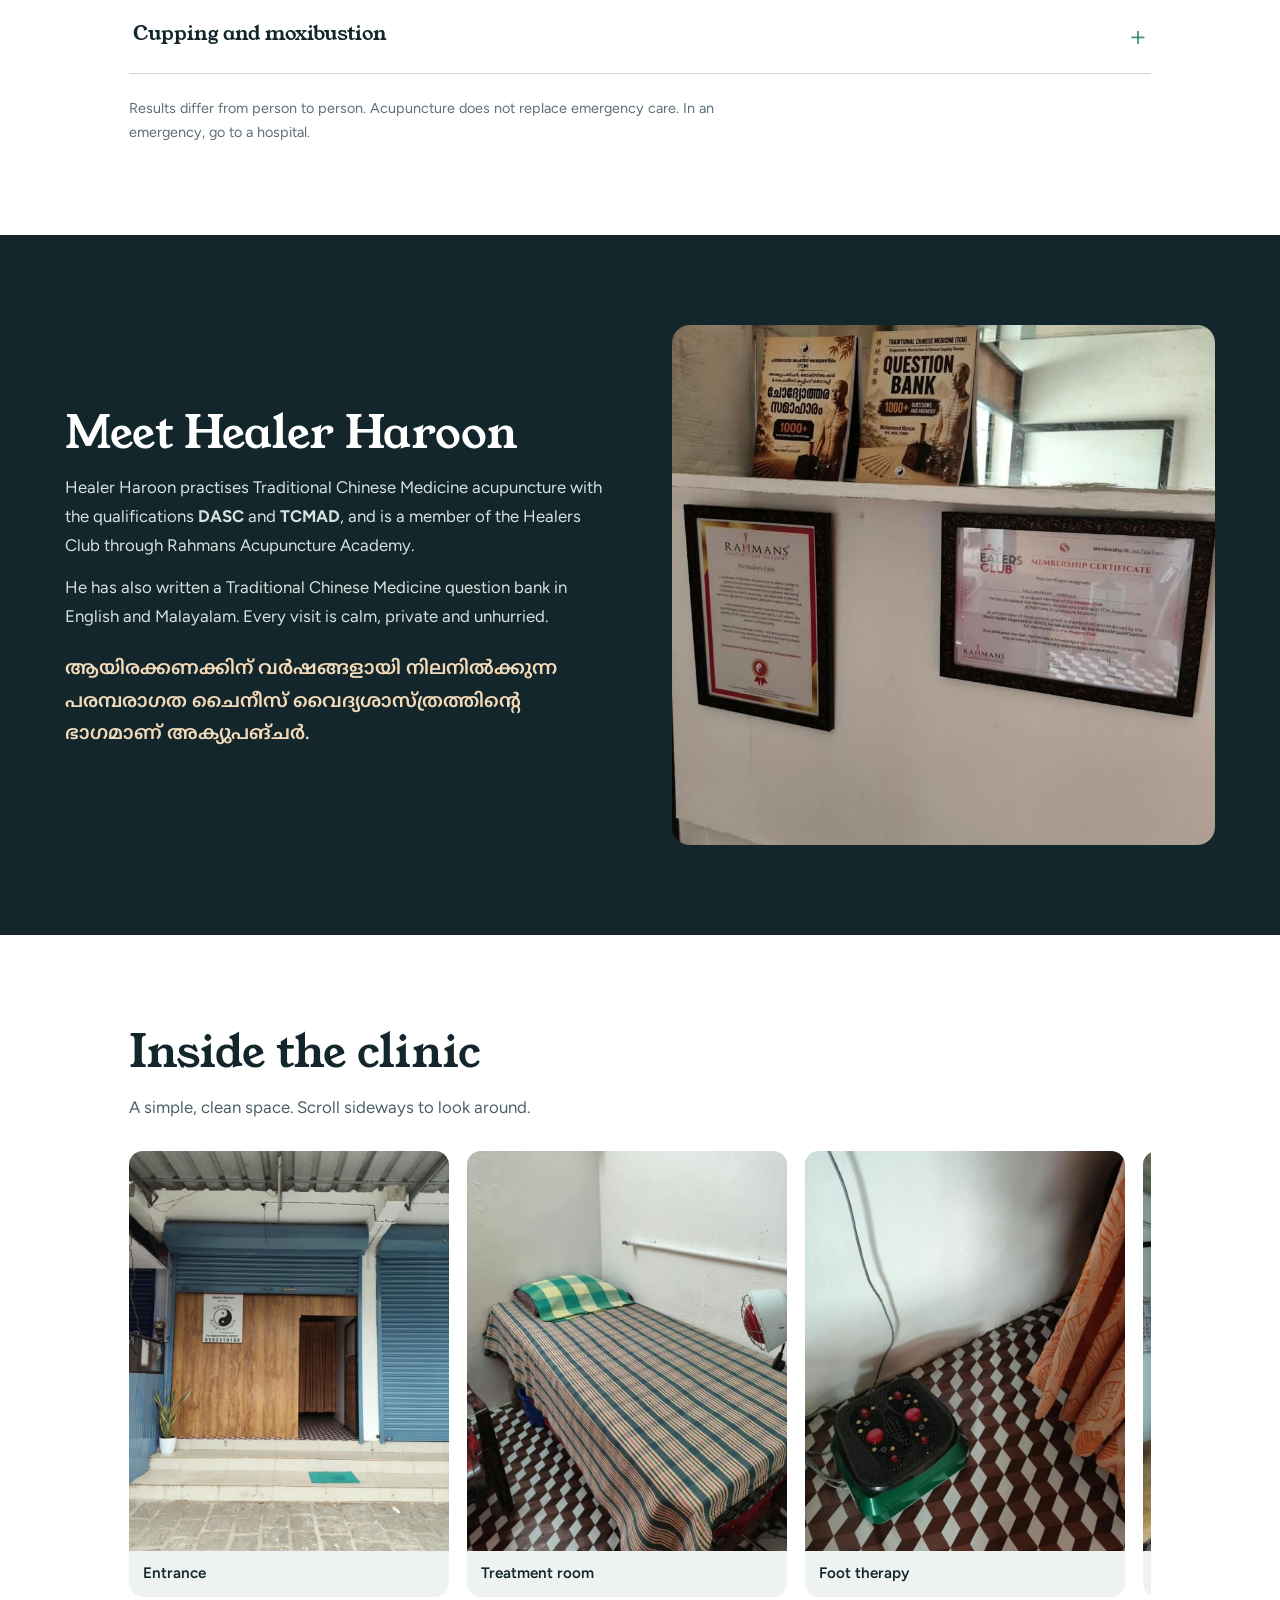
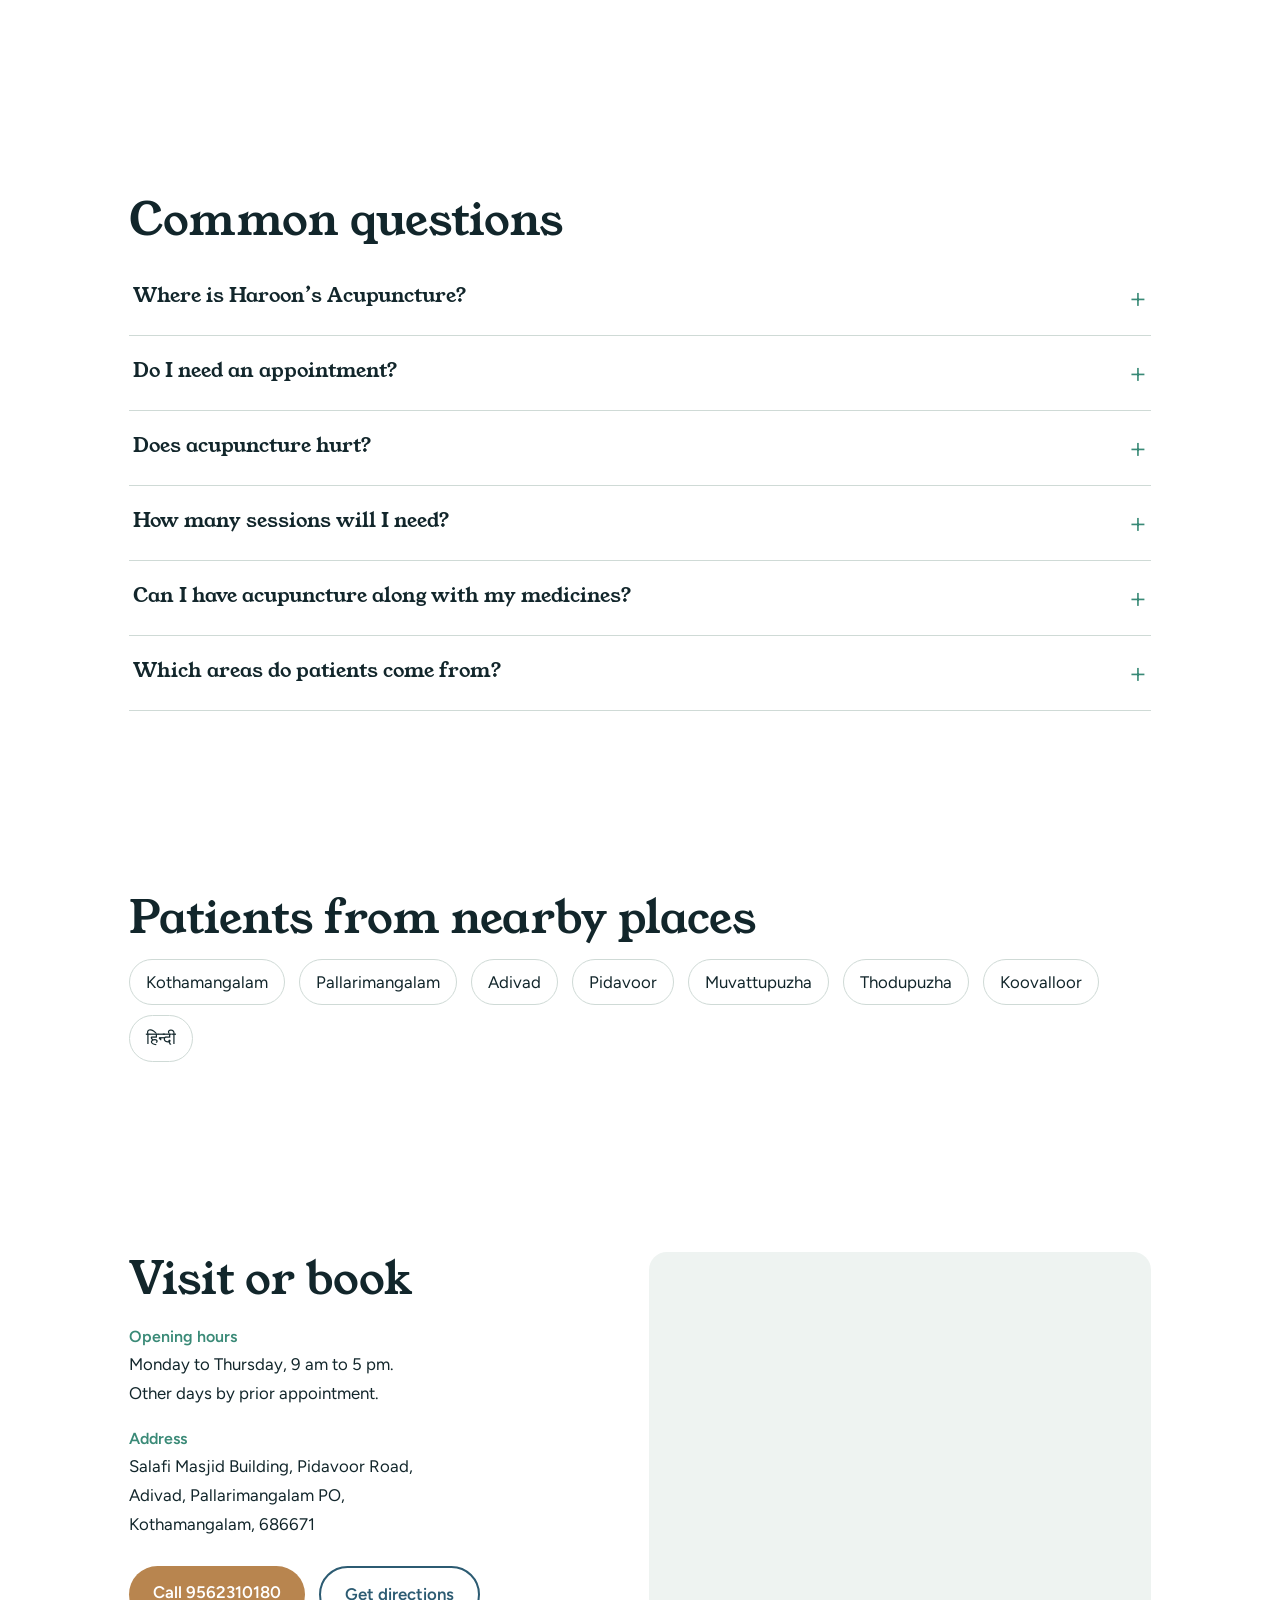
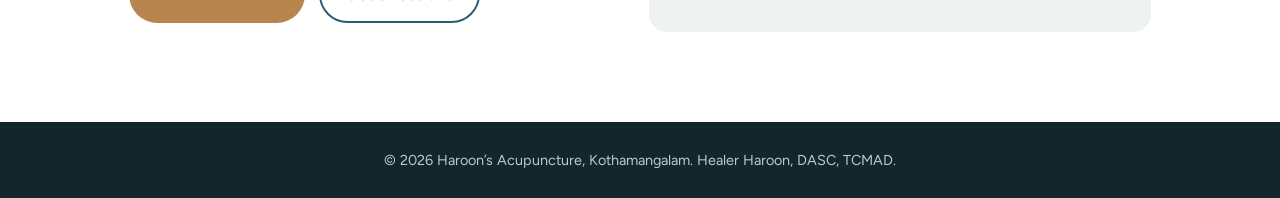
==== commit b0541ae7: "seo pages" ====
--- a/index.html
+++ b/index.html
@@ -3,11 +3,12 @@
 <head>
 <meta charset="UTF-8">
 <meta name="viewport" content="width=device-width, initial-scale=1">
-<title>Haroon’s Acupuncture | Kothamangalam</title>
-<meta name="description" content="Traditional Chinese Medicine acupuncture, cupping and moxibustion with Healer Haroon in Pallarimangalam, Kothamangalam. Call 9562310180.">
+<title>Acupuncture in Kothamangalam | Haroon’s Acupuncture, Pallarimangalam</title>
+<meta name="description" content="Acupuncture, cupping and moxibustion by Healer Haroon (DASC, TCMAD) in Pallarimangalam, Kothamangalam. Mon-Thu 9-5. Call 9562310180.">
 <link rel="preconnect" href="https://fonts.googleapis.com">
 <link rel="preconnect" href="https://fonts.gstatic.com" crossorigin>
 <link href="https://fonts.googleapis.com/css2?family=Figtree:wght@400;600&family=Noto+Sans+Malayalam:wght@400;600&family=Young+Serif&display=swap" rel="stylesheet">
+<link rel="canonical" href="https://aminsharifpc10-coder.github.io/kizila-website-vscode/"><link rel="alternate" hreflang="hi" href="https://aminsharifpc10-coder.github.io/kizila-website-vscode/hindi.html"><link rel="alternate" hreflang="en" href="https://aminsharifpc10-coder.github.io/kizila-website-vscode/"><meta property="og:title" content="Acupuncture in Kothamangalam | Haroon’s Acupuncture"><meta property="og:image" content="https://aminsharifpc10-coder.github.io/kizila-website-vscode/images/entrance.jpg"><meta property="og:type" content="website"><script type="application/ld+json">{"@context": "https://schema.org", "@type": "MedicalClinic", "name": "Haroon’s Acupuncture", "url": "https://aminsharifpc10-coder.github.io/kizila-website-vscode/", "image": "https://aminsharifpc10-coder.github.io/kizila-website-vscode/images/entrance.jpg", "logo": "https://aminsharifpc10-coder.github.io/kizila-website-vscode/images/logo.jpg", "telephone": "+919562310180", "medicalSpecialty": "Acupuncture", "address": {"@type": "PostalAddress", "streetAddress": "Salafi Masjid Building, Pidavoor Road, Adivad", "addressLocality": "Pallarimangalam, Kothamangalam", "addressRegion": "Kerala", "postalCode": "686671", "addressCountry": "IN"}, "openingHoursSpecification": [{"@type": "OpeningHoursSpecification", "dayOfWeek": ["Monday", "Tuesday", "Wednesday", "Thursday"], "opens": "09:00", "closes": "17:00"}], "areaServed": ["Kothamangalam", "Pallarimangalam", "Adivad", "Pidavoor", "Muvattupuzha", "Thodupuzha", "Koovalloor"], "employee": {"@type": "Person", "name": "Healer Haroon", "jobTitle": "Acupuncture practitioner"}}</script>
 <link rel="stylesheet" href="style.css">
 </head>
 <body>
@@ -28,7 +29,7 @@
     <div class="hero-text">
       <h1><span>Balance the body.</span> <span>Ease the pain.</span> <span>Feel like yourself again.</span></h1>
       <p class="ml" lang="ml">TCM അക്യുപങ്ചർ ഉപയോഗിച്ച് നിങ്ങളുടെ ആരോഗ്യം വീണ്ടെടുക്കൂ!</p>
-      <p class="lead">Traditional Chinese Medicine care by Healer Haroon, in Pallarimangalam, Kothamangalam.</p>
+      <p class="lead">Acupuncture clinic in Kothamangalam. Traditional Chinese Medicine care by Healer Haroon, in Pallarimangalam.</p>
       <div class="actions">
         <a class="btn" href="https://wa.me/919562310180?text=Hello%2C%20I%20would%20like%20to%20book%20an%20appointment." target="_blank" rel="noopener">Book on WhatsApp</a>
         <a class="btn ghost" href="tel:+919562310180">Call 9562310180</a>
@@ -77,7 +78,9 @@
     </div>
   </section>
 
-  <section class="sec visit" id="visit">
+  <section class="sec" id="faq"><h2>Common questions</h2><div class="acc reveal"><details><summary>Where is Haroon’s Acupuncture?</summary><p>In the Salafi Masjid Building on Pidavoor Road, Adivad, Pallarimangalam PO, Kothamangalam, 686671.</p></details><details><summary>Do I need an appointment?</summary><p>Monday to Thursday, 9 am to 5 pm, you can visit the clinic. On other days, please book ahead by phone or WhatsApp on 9562310180.</p></details><details><summary>Does acupuncture hurt?</summary><p>The needles are very fine. Most people feel little more than a mild pressure or tingling. Tell Healer Haroon if you feel uncomfortable.</p></details><details><summary>How many sessions will I need?</summary><p>It depends on your condition and how long you have had it. Healer Haroon will explain the plan after talking with you.</p></details><details><summary>Can I have acupuncture along with my medicines?</summary><p>Many people do. Bring your prescriptions and reports to the first visit, and keep taking your medicines unless your doctor says otherwise.</p></details><details><summary>Which areas do patients come from?</summary><p>Kothamangalam, Pallarimangalam, Adivad, Pidavoor, Muvattupuzha, Thodupuzha and Koovalloor.</p></details></div></section>
+<section class="sec" id="areas"><h2>Patients from nearby places</h2><p class="areas"><a href="acupuncture-kothamangalam.html">Kothamangalam</a> <a href="acupuncture-pallarimangalam.html">Pallarimangalam</a> <a href="acupuncture-adivad.html">Adivad</a> <a href="acupuncture-pidavoor.html">Pidavoor</a> <a href="acupuncture-muvattupuzha.html">Muvattupuzha</a> <a href="acupuncture-thodupuzha.html">Thodupuzha</a> <a href="acupuncture-koovalloor.html">Koovalloor</a> <a href="hindi.html">हिन्दी</a></p></section>
+<section class="sec visit" id="visit">
     <div class="reveal">
       <h2>Visit or book</h2>
       <h3>Opening hours</h3>
--- a/style.css
+++ b/style.css
@@ -98,3 +98,7 @@
   *{animation:none!important;transition:none!important;scroll-behavior:auto}
   h1 span,.lead,.hero .ml,.hero .actions,.hero .open,.js .reveal{opacity:1;transform:none}
 }
+
+.page{padding-top:90px}.page .sec{padding-top:40px}.h1s{font:400 clamp(1.9rem,4.4vw,3rem)/1.15 var(--head);margin-bottom:14px}.gap{margin-top:34px}.page p{max-width:42em;margin-bottom:10px}
+.areas a{display:inline-block;margin:0 10px 10px 0;padding:8px 16px;border:1px solid #cfdad6;border-radius:999px;text-decoration:none;transition:background .2s}.areas a:hover{background:var(--mist)}
+.btn.ghost.call{color:var(--blue)}
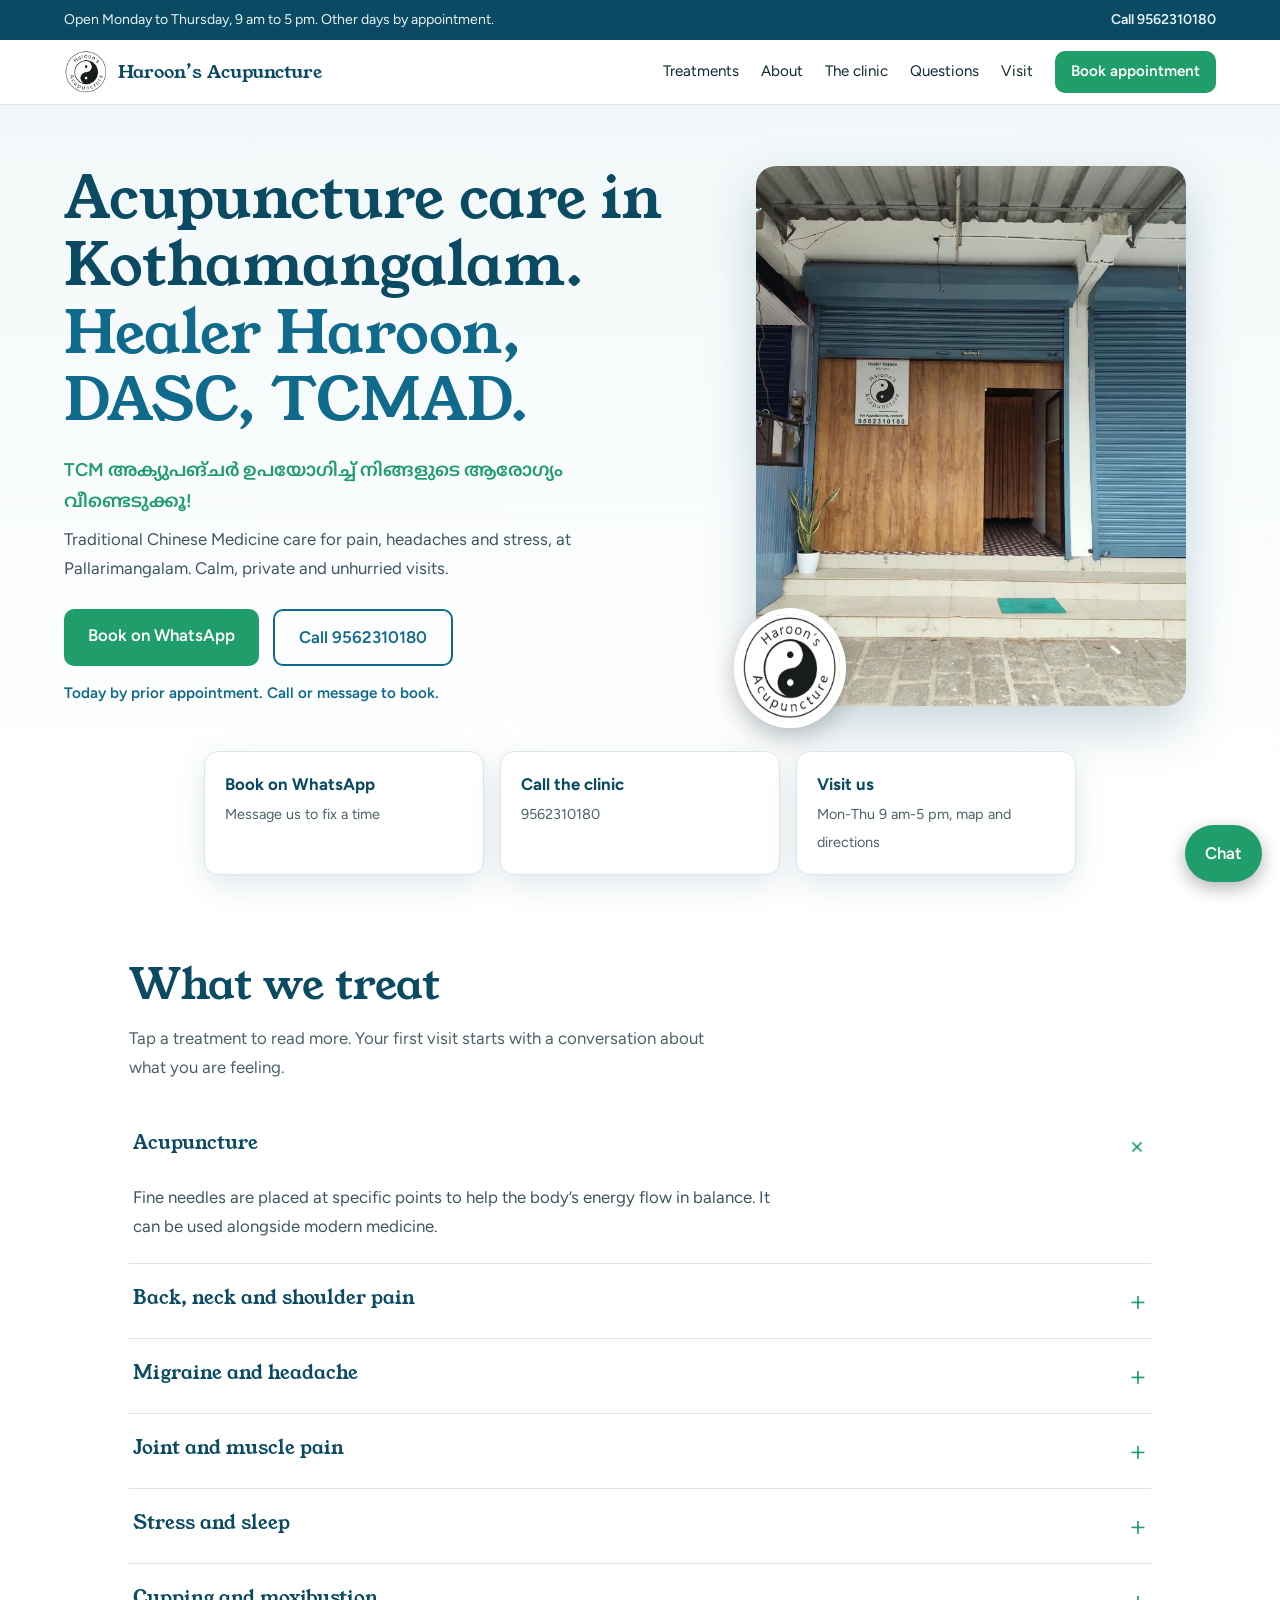
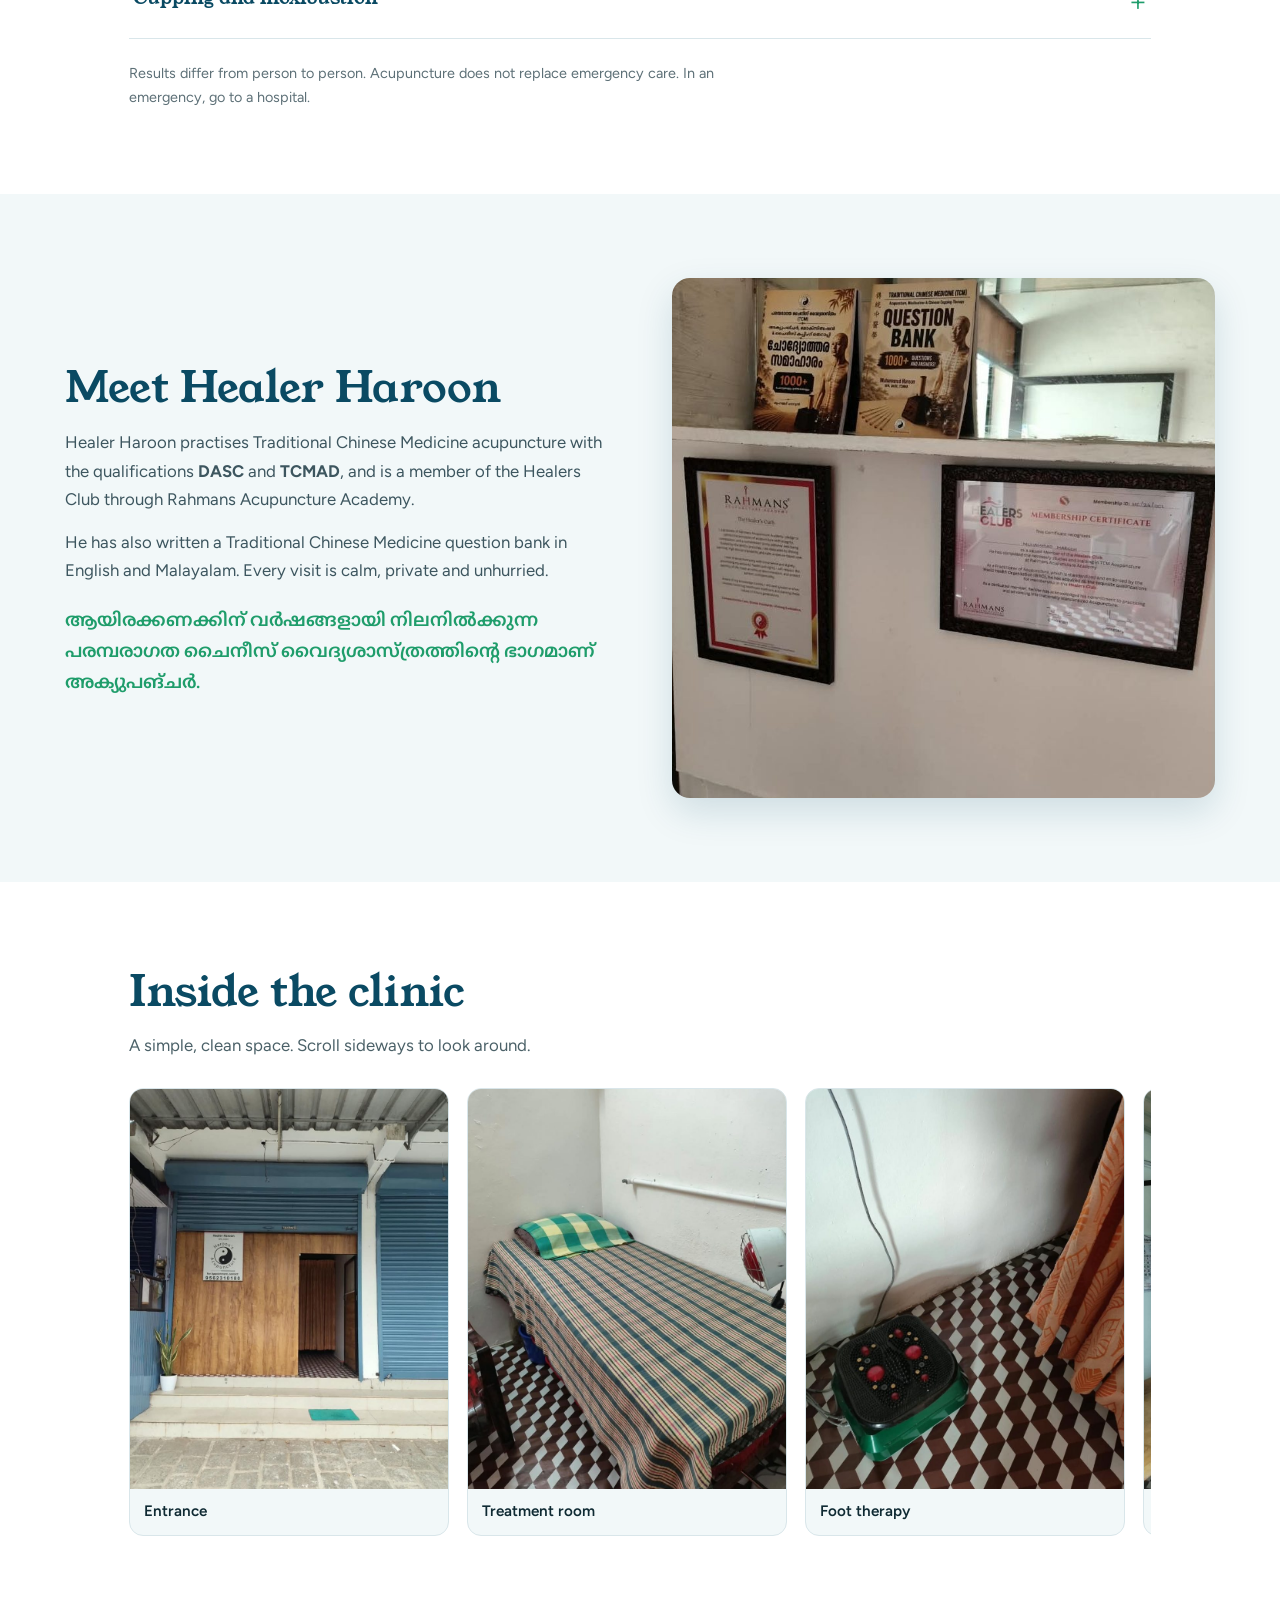
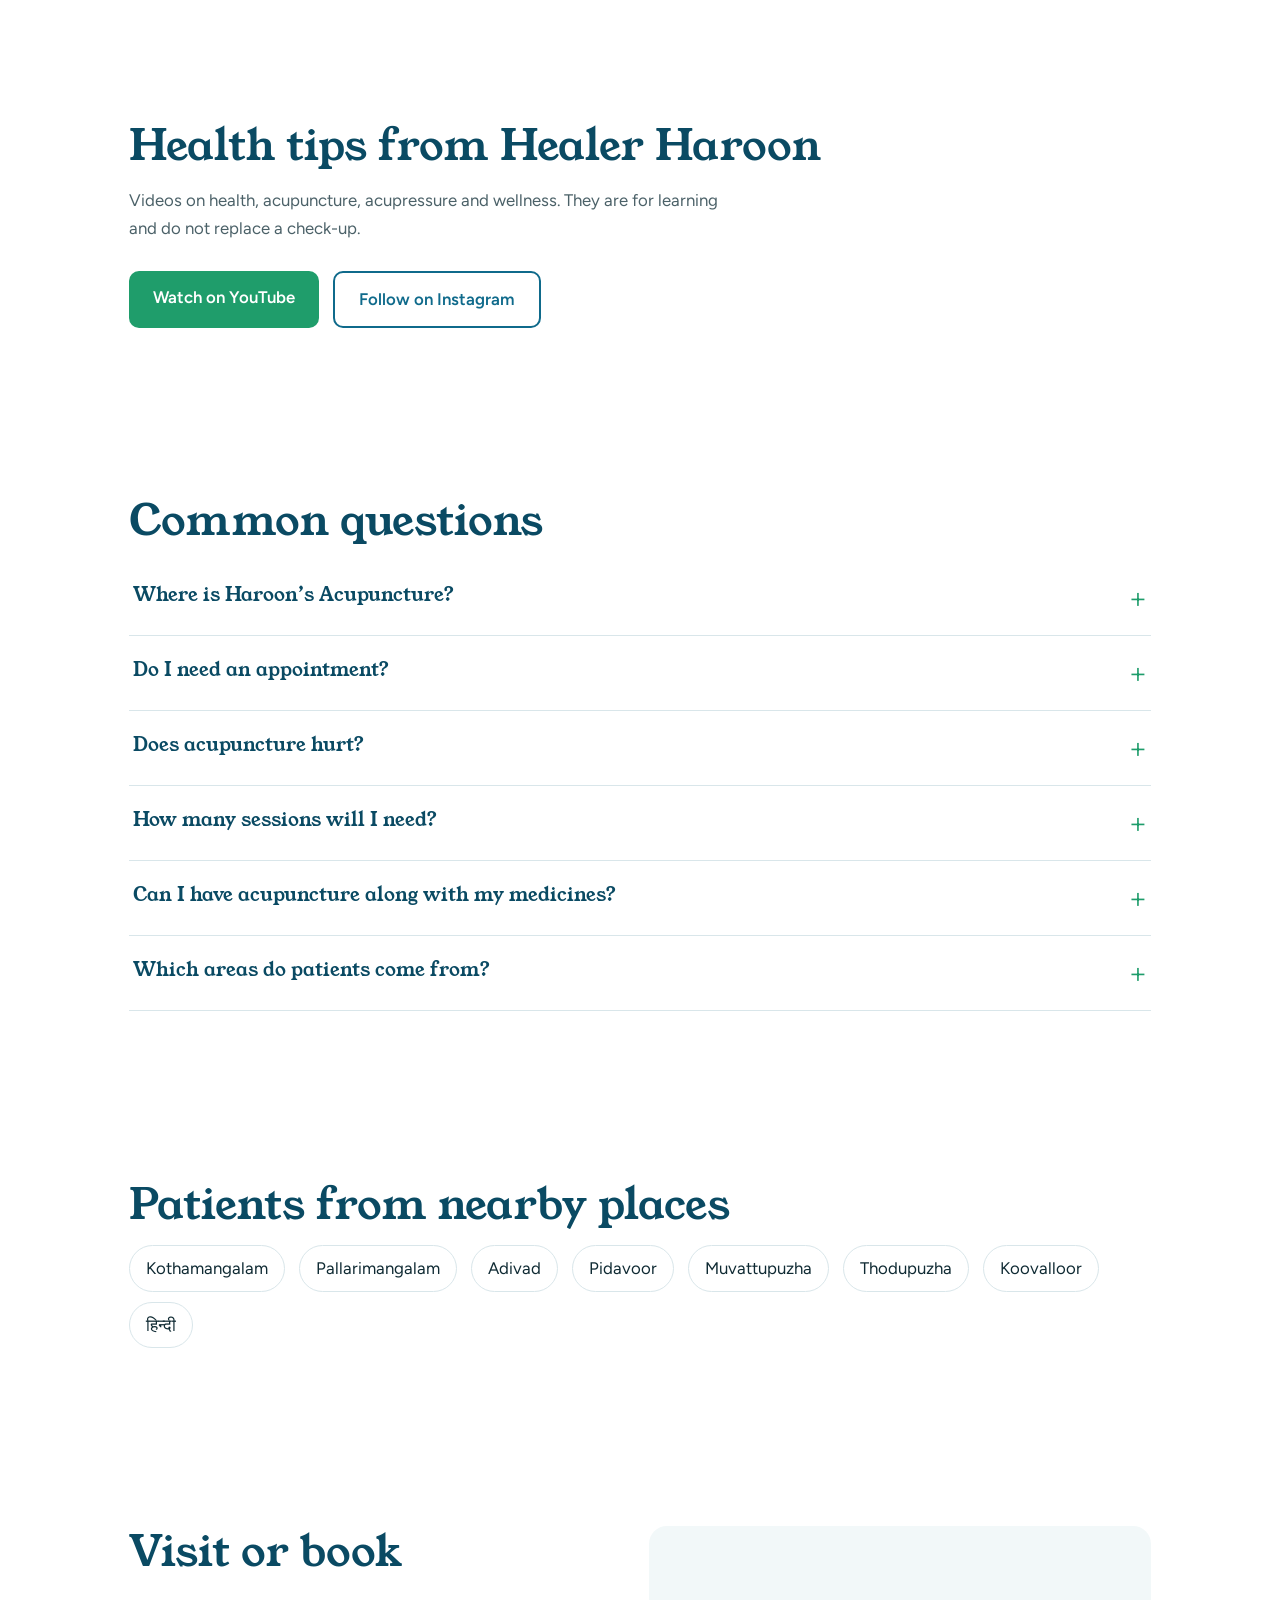
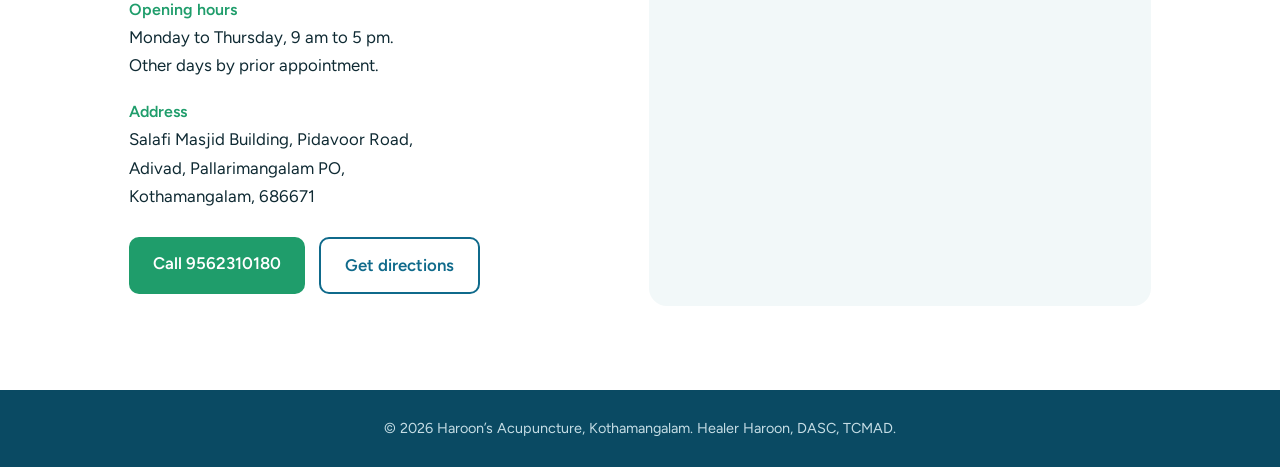
==== commit 844f0f8c: "final animations" ====
--- a/index.html
+++ b/index.html
@@ -8,36 +8,21 @@
 <link rel="preconnect" href="https://fonts.googleapis.com">
 <link rel="preconnect" href="https://fonts.gstatic.com" crossorigin>
 <link href="https://fonts.googleapis.com/css2?family=Figtree:wght@400;600&family=Noto+Sans+Malayalam:wght@400;600&family=Young+Serif&display=swap" rel="stylesheet">
-<link rel="canonical" href="https://aminsharifpc10-coder.github.io/kizila-website-vscode/"><link rel="alternate" hreflang="hi" href="https://aminsharifpc10-coder.github.io/kizila-website-vscode/hindi.html"><link rel="alternate" hreflang="en" href="https://aminsharifpc10-coder.github.io/kizila-website-vscode/"><meta property="og:title" content="Acupuncture in Kothamangalam | Haroon’s Acupuncture"><meta property="og:image" content="https://aminsharifpc10-coder.github.io/kizila-website-vscode/images/entrance.jpg"><meta property="og:type" content="website"><script type="application/ld+json">{"@context": "https://schema.org", "@type": "MedicalClinic", "name": "Haroon’s Acupuncture", "url": "https://aminsharifpc10-coder.github.io/kizila-website-vscode/", "image": "https://aminsharifpc10-coder.github.io/kizila-website-vscode/images/entrance.jpg", "logo": "https://aminsharifpc10-coder.github.io/kizila-website-vscode/images/logo.jpg", "telephone": "+919562310180", "medicalSpecialty": "Acupuncture", "address": {"@type": "PostalAddress", "streetAddress": "Salafi Masjid Building, Pidavoor Road, Adivad", "addressLocality": "Pallarimangalam, Kothamangalam", "addressRegion": "Kerala", "postalCode": "686671", "addressCountry": "IN"}, "openingHoursSpecification": [{"@type": "OpeningHoursSpecification", "dayOfWeek": ["Monday", "Tuesday", "Wednesday", "Thursday"], "opens": "09:00", "closes": "17:00"}], "areaServed": ["Kothamangalam", "Pallarimangalam", "Adivad", "Pidavoor", "Muvattupuzha", "Thodupuzha", "Koovalloor"], "employee": {"@type": "Person", "name": "Healer Haroon", "jobTitle": "Acupuncture practitioner"}}</script>
+<link rel="canonical" href="https://aminsharifpc10-coder.github.io/kizila-website-vscode/"><link rel="alternate" hreflang="hi" href="https://aminsharifpc10-coder.github.io/kizila-website-vscode/hindi.html"><link rel="alternate" hreflang="en" href="https://aminsharifpc10-coder.github.io/kizila-website-vscode/"><meta property="og:title" content="Acupuncture in Kothamangalam | Haroon’s Acupuncture"><meta property="og:image" content="https://aminsharifpc10-coder.github.io/kizila-website-vscode/images/entrance.jpg"><meta property="og:type" content="website"><script type="application/ld+json">{"@context": "https://schema.org", "@type": "MedicalClinic", "name": "Haroon’s Acupuncture", "url": "https://aminsharifpc10-coder.github.io/kizila-website-vscode/", "image": "https://aminsharifpc10-coder.github.io/kizila-website-vscode/images/entrance.jpg", "logo": "https://aminsharifpc10-coder.github.io/kizila-website-vscode/images/logo.jpg", "sameAs": ["https://www.youtube.com/@haroonica", "https://www.instagram.com/haroonica"], "telephone": "+919562310180", "medicalSpecialty": "Acupuncture", "address": {"@type": "PostalAddress", "streetAddress": "Salafi Masjid Building, Pidavoor Road, Adivad", "addressLocality": "Pallarimangalam, Kothamangalam", "addressRegion": "Kerala", "postalCode": "686671", "addressCountry": "IN"}, "openingHoursSpecification": [{"@type": "OpeningHoursSpecification", "dayOfWeek": ["Monday", "Tuesday", "Wednesday", "Thursday"], "opens": "09:00", "closes": "17:00"}], "areaServed": ["Kothamangalam", "Pallarimangalam", "Adivad", "Pidavoor", "Muvattupuzha", "Thodupuzha", "Koovalloor"], "employee": {"@type": "Person", "name": "Healer Haroon", "jobTitle": "Acupuncture practitioner"}}</script>
 <link rel="stylesheet" href="style.css">
 </head>
 <body>
 
-<header class="top" id="top">
-  <a class="brand" href="#home"><img src="images/logo.jpg" alt="" width="40" height="40"><span>Haroon’s Acupuncture</span></a>
-  <nav>
-    <a href="#treatments">Treatments</a>
-    <a href="#about">About</a>
-    <a href="#clinic">The clinic</a>
-    <a href="#visit">Visit</a>
-    <a class="btn small" href="tel:+919562310180">Call now</a>
-  </nav>
-</header>
+<div class="bar"><span>Open Monday to Thursday, 9 am to 5 pm. Other days by appointment.</span><a href="tel:+919562310180">Call 9562310180</a></div>
+<header class="top" id="top"><a class="brand" href="#home"><img src="images/logo.jpg" alt="" width="44" height="44"><span>Haroon’s Acupuncture</span></a><nav><a href="#treatments">Treatments</a><a href="#about">About</a><a href="#clinic">The clinic</a><a href="#faq">Questions</a><a href="#visit">Visit</a><a class="btn small" href="https://wa.me/919562310180?text=Hello%2C%20I%20would%20like%20to%20book%20an%20appointment." target="_blank" rel="noopener">Book appointment</a></nav></header>
 
 <main id="home">
-  <section class="hero">
-    <div class="hero-text">
-      <h1><span>Balance the body.</span> <span>Ease the pain.</span> <span>Feel like yourself again.</span></h1>
-      <p class="ml" lang="ml">TCM അക്യുപങ്ചർ ഉപയോഗിച്ച് നിങ്ങളുടെ ആരോഗ്യം വീണ്ടെടുക്കൂ!</p>
-      <p class="lead">Acupuncture clinic in Kothamangalam. Traditional Chinese Medicine care by Healer Haroon, in Pallarimangalam.</p>
-      <div class="actions">
-        <a class="btn" href="https://wa.me/919562310180?text=Hello%2C%20I%20would%20like%20to%20book%20an%20appointment." target="_blank" rel="noopener">Book on WhatsApp</a>
-        <a class="btn ghost" href="tel:+919562310180">Call 9562310180</a>
-      </div>
-      <p class="open" id="openNow"></p>
-    </div>
-    <div class="badge" aria-hidden="true"><img src="images/logo.jpg" alt="" width="360" height="360"></div>
-  </section>
+  <section class="hero"><div class="hero-text"><h1><span>Acupuncture care in Kothamangalam.</span><span>Healer Haroon, DASC, TCMAD.</span></h1>
+<p class="ml" lang="ml">TCM അക്യുപങ്ചർ ഉപയോഗിച്ച് നിങ്ങളുടെ ആരോഗ്യം വീണ്ടെടുക്കൂ!</p>
+<p class="lead">Traditional Chinese Medicine care for pain, headaches and stress, at Pallarimangalam. Calm, private and unhurried visits.</p>
+<div class="actions"><a class="btn" href="https://wa.me/919562310180?text=Hello%2C%20I%20would%20like%20to%20book%20an%20appointment." target="_blank" rel="noopener">Book on WhatsApp</a><a class="btn ghost" href="tel:+919562310180">Call 9562310180</a></div><p class="open" id="openNow"></p></div>
+<div class="pic"><img class="main" src="images/entrance.jpg" alt="Entrance of Haroon’s Acupuncture clinic" width="540" height="675"><img class="seal" src="images/logo.jpg" alt="" width="120" height="120"></div></section>
+<div class="quick"><a href="https://wa.me/919562310180?text=Hello%2C%20I%20would%20like%20to%20book%20an%20appointment." target="_blank" rel="noopener"><strong>Book on WhatsApp</strong><span>Message us to fix a time</span></a><a href="tel:+919562310180"><strong>Call the clinic</strong><span>9562310180</span></a><a href="#visit"><strong>Visit us</strong><span>Mon-Thu 9 am-5 pm, map and directions</span></a></div>
 
   <section class="sec" id="treatments">
     <h2>What we treat</h2>
@@ -54,7 +39,7 @@
     <p class="note">Results differ from person to person. Acupuncture does not replace emergency care. In an emergency, go to a hospital.</p>
   </section>
 
-  <section class="sec dark" id="about">
+  <section class="sec alt" id="about">
     <div class="about">
       <div class="reveal">
         <h2>Meet Healer Haroon</h2>
@@ -78,7 +63,8 @@
     </div>
   </section>
 
-  <section class="sec" id="faq"><h2>Common questions</h2><div class="acc reveal"><details><summary>Where is Haroon’s Acupuncture?</summary><p>In the Salafi Masjid Building on Pidavoor Road, Adivad, Pallarimangalam PO, Kothamangalam, 686671.</p></details><details><summary>Do I need an appointment?</summary><p>Monday to Thursday, 9 am to 5 pm, you can visit the clinic. On other days, please book ahead by phone or WhatsApp on 9562310180.</p></details><details><summary>Does acupuncture hurt?</summary><p>The needles are very fine. Most people feel little more than a mild pressure or tingling. Tell Healer Haroon if you feel uncomfortable.</p></details><details><summary>How many sessions will I need?</summary><p>It depends on your condition and how long you have had it. Healer Haroon will explain the plan after talking with you.</p></details><details><summary>Can I have acupuncture along with my medicines?</summary><p>Many people do. Bring your prescriptions and reports to the first visit, and keep taking your medicines unless your doctor says otherwise.</p></details><details><summary>Which areas do patients come from?</summary><p>Kothamangalam, Pallarimangalam, Adivad, Pidavoor, Muvattupuzha, Thodupuzha and Koovalloor.</p></details></div></section>
+  <section class="sec" id="learn"><h2>Health tips from Healer Haroon</h2><p class="sub">Videos on health, acupuncture, acupressure and wellness. They are for learning and do not replace a check-up.</p><div class="actions"><a class="btn" href="https://www.youtube.com/@haroonica" target="_blank" rel="noopener">Watch on YouTube</a><a class="btn ghost call" href="https://www.instagram.com/haroonica" target="_blank" rel="noopener">Follow on Instagram</a></div></section>
+<section class="sec" id="faq"><h2>Common questions</h2><div class="acc reveal"><details><summary>Where is Haroon’s Acupuncture?</summary><p>In the Salafi Masjid Building on Pidavoor Road, Adivad, Pallarimangalam PO, Kothamangalam, 686671.</p></details><details><summary>Do I need an appointment?</summary><p>Monday to Thursday, 9 am to 5 pm, you can visit the clinic. On other days, please book ahead by phone or WhatsApp on 9562310180.</p></details><details><summary>Does acupuncture hurt?</summary><p>The needles are very fine. Most people feel little more than a mild pressure or tingling. Tell Healer Haroon if you feel uncomfortable.</p></details><details><summary>How many sessions will I need?</summary><p>It depends on your condition and how long you have had it. Healer Haroon will explain the plan after talking with you.</p></details><details><summary>Can I have acupuncture along with my medicines?</summary><p>Many people do. Bring your prescriptions and reports to the first visit, and keep taking your medicines unless your doctor says otherwise.</p></details><details><summary>Which areas do patients come from?</summary><p>Kothamangalam, Pallarimangalam, Adivad, Pidavoor, Muvattupuzha, Thodupuzha and Koovalloor.</p></details></div></section>
 <section class="sec" id="areas"><h2>Patients from nearby places</h2><p class="areas"><a href="acupuncture-kothamangalam.html">Kothamangalam</a> <a href="acupuncture-pallarimangalam.html">Pallarimangalam</a> <a href="acupuncture-adivad.html">Adivad</a> <a href="acupuncture-pidavoor.html">Pidavoor</a> <a href="acupuncture-muvattupuzha.html">Muvattupuzha</a> <a href="acupuncture-thodupuzha.html">Thodupuzha</a> <a href="acupuncture-koovalloor.html">Koovalloor</a> <a href="hindi.html">हिन्दी</a></p></section>
 <section class="sec visit" id="visit">
     <div class="reveal">
--- a/style.css
+++ b/style.css
@@ -1,104 +1,56 @@
-:root{
-  --ink:#12262b; --blue:#2c5b72; --jade:#3a8a77; --wood:#b8854f; --mist:#eef3f1; --white:#fff;
-  --head:"Young Serif","Noto Sans Malayalam",serif; --body:"Figtree","Noto Sans Malayalam",system-ui,sans-serif;
-}
-*{box-sizing:border-box;margin:0}
-html{scroll-behavior:smooth;scroll-padding-top:70px}
-body{font:400 1.05rem/1.7 var(--body);color:var(--ink);background:var(--white)}
-img{max-width:100%;display:block}
-a{color:inherit}
-:focus-visible{outline:3px solid var(--wood);outline-offset:3px}
 
-/* header: shrinks and turns solid on scroll */
-.top{position:fixed;inset:0 0 auto;z-index:20;display:flex;justify-content:space-between;align-items:center;padding:14px 5vw;color:#fff;transition:background .3s,padding .3s,box-shadow .3s}
-.top.solid{background:rgba(18,38,43,.96);padding:8px 5vw;box-shadow:0 2px 14px rgba(0,0,0,.25)}
-.brand{display:flex;align-items:center;gap:10px;text-decoration:none;font:1.1rem var(--head)}
-.brand img{border-radius:50%;background:#fff}
-nav{display:flex;align-items:center;gap:22px}
-nav a{text-decoration:none;font-size:.95rem}
-nav a:not(.btn):hover{text-decoration:underline;text-underline-offset:5px}
+:root{--ink:#0f2a33;--blue:#0f6a8b;--deep:#0a4a63;--green:#1f9d6b;--mist:#f2f8f9;--line:#d9e6ea;
+--head:"Young Serif","Noto Sans Malayalam",serif;--body:"Figtree","Noto Sans Malayalam",system-ui,sans-serif}
+*{box-sizing:border-box;margin:0}html{scroll-behavior:smooth;scroll-padding-top:80px}
+body{font:400 1.05rem/1.7 var(--body);color:var(--ink);background:#fff}img{max-width:100%;display:block}a{color:inherit}
+:focus-visible{outline:3px solid var(--green);outline-offset:3px}
+.bar{display:flex;justify-content:space-between;gap:12px;flex-wrap:wrap;background:var(--deep);color:#e6f3f7;font-size:.88rem;padding:8px 5vw}.bar a{font-weight:600;text-decoration:none}
+.top{position:sticky;top:0;z-index:20;display:flex;justify-content:space-between;align-items:center;padding:10px 5vw;background:#fff;border-bottom:1px solid var(--line)}
+.brand{display:flex;align-items:center;gap:10px;text-decoration:none;font:1.15rem var(--head);color:var(--deep)}.brand img{border-radius:50%}
+nav{display:flex;align-items:center;gap:22px}nav a{text-decoration:none;font-size:.95rem}nav a:not(.btn):hover{color:var(--blue);text-decoration:underline;text-underline-offset:6px}
+.btn{display:inline-block;background:var(--green);color:#fff;padding:12px 24px;border-radius:10px;text-decoration:none;font-weight:600;transition:transform .2s,background .2s}
+.btn:hover{transform:translateY(-3px);background:#178558}.btn.ghost{background:transparent;color:var(--blue);border:2px solid var(--blue)}.btn.ghost:hover{background:var(--mist)}.btn.small{padding:8px 16px}
+.hero{display:grid;grid-template-columns:1.1fr .9fr;gap:5vw;align-items:center;padding:60px 5vw 100px;background:linear-gradient(180deg,var(--mist),#fff)}
+h1{font:400 clamp(2.1rem,4.8vw,3.7rem)/1.14 var(--head);color:var(--deep)}
+h1 span{display:block;opacity:0;transform:translateY(26px);animation:rise .9s cubic-bezier(.2,.7,.2,1) forwards}h1 span:nth-child(2){animation-delay:.35s;color:var(--blue)}
+.ml{margin-top:20px;font-size:1.15rem;font-weight:600;color:var(--green)}.lead{margin-top:8px;max-width:34em;color:#3d565f}
+.hero .ml,.hero .lead,.hero .actions,.hero .open{opacity:0;animation:rise .9s .9s forwards}.hero .actions{animation-delay:1.1s}.hero .open{animation-delay:1.3s}
+@keyframes rise{to{opacity:1;transform:none}}
+.actions{display:flex;flex-wrap:wrap;gap:14px;margin-top:26px}.open{margin-top:16px;font-size:.95rem;color:var(--blue);font-weight:600}
+.pic{position:relative;justify-self:center;width:min(100%,430px);animation:rise 1s .2s both}
+.pic .main{width:100%;max-height:540px;object-fit:cover;border-radius:20px;box-shadow:0 20px 50px rgba(10,74,99,.22)}
+.pic .seal{position:absolute;left:-22px;bottom:-22px;width:112px;border-radius:50%;border:6px solid #fff;box-shadow:0 8px 24px rgba(0,0,0,.2);animation:spin 80s linear infinite}
+@keyframes spin{to{transform:rotate(360deg)}}
+.quick{display:grid;grid-template-columns:repeat(3,1fr);gap:16px;max-width:1000px;margin:-56px auto 0;padding:0 5vw;position:relative;z-index:2}
+.quick a{background:#fff;border:1px solid var(--line);border-radius:14px;padding:18px 20px;text-decoration:none;box-shadow:0 10px 30px rgba(10,74,99,.12);transition:transform .25s,border-color .25s}
+.quick a:hover{transform:translateY(-5px);border-color:var(--green)}.quick strong{display:block;color:var(--deep);font-size:1.05rem}.quick span{font-size:.9rem;color:#4b6168}
+.sec{padding:84px 5vw;max-width:1150px;margin:auto}.alt{max-width:none;background:var(--mist)}
+h2{font:400 clamp(1.8rem,3.6vw,2.7rem)/1.2 var(--head);color:var(--deep);margin-bottom:14px}h3{font:600 1rem var(--body);color:var(--green);margin:22px 0 4px}
+.sub{max-width:36em;color:#4b6168;margin-bottom:28px}.note{margin-top:22px;font-size:.9rem;color:#5d7077;max-width:42em}
+.acc details{border-bottom:1px solid var(--line)}.acc summary{cursor:pointer;list-style:none;display:flex;justify-content:space-between;padding:20px 4px;font:1.2rem var(--head);color:var(--deep);transition:color .2s}
+.acc summary::-webkit-details-marker{display:none}.acc summary::after{content:"+";font:300 1.8rem var(--body);color:var(--green);transition:transform .3s}
+.acc details[open] summary::after{transform:rotate(45deg)}.acc summary:hover{color:var(--blue)}.acc details p{padding:0 4px 22px;max-width:40em;color:#3d565f;animation:fade .4s}
+@keyframes fade{from{opacity:0;transform:translateY(-6px)}}
+.about{max-width:1150px;margin:auto;display:grid;grid-template-columns:1fr 1fr;gap:5vw;align-items:center}.about p{margin-bottom:14px;color:#3d565f}.about .ml{color:var(--green)}
+.about img{border-radius:18px;max-height:520px;width:100%;object-fit:cover;box-shadow:0 14px 36px rgba(10,74,99,.15)}
+.strip{display:flex;gap:18px;overflow-x:auto;scroll-snap-type:x mandatory;padding-bottom:16px}.strip figure{flex:0 0 min(78vw,320px);scroll-snap-align:start;overflow:hidden;border-radius:14px;background:var(--mist);border:1px solid var(--line)}
+.strip img{height:400px;width:100%;object-fit:cover;transition:transform .6s}.strip figure:hover img{transform:scale(1.07)}figcaption{padding:10px 14px;font-weight:600;font-size:.95rem}
+.visit{display:grid;grid-template-columns:1fr 1.1fr;gap:5vw;align-items:start}iframe{width:100%;height:380px;border:0;border-radius:18px;background:var(--mist)}
+footer{background:var(--deep);color:#c5dde5;text-align:center;padding:26px 5vw;font-size:.9rem}
+.wa{position:fixed;right:18px;bottom:18px;z-index:30;background:var(--green);color:#fff;font-weight:600;text-decoration:none;padding:14px 20px;border-radius:999px;box-shadow:0 6px 18px rgba(0,0,0,.3);animation:pulse 2.6s infinite}
+@keyframes pulse{0%{box-shadow:0 0 0 0 rgba(31,157,107,.55)}70%,100%{box-shadow:0 0 0 18px rgba(31,157,107,0)}}
+.js .reveal{opacity:0;transform:translateY(30px);transition:opacity .8s,transform .8s}.js .reveal.in{opacity:1;transform:none}
+.page .sec{padding-top:40px}.h1s{font:400 clamp(1.9rem,4.4vw,3rem)/1.15 var(--head);color:var(--deep);margin-bottom:14px}.gap{margin-top:34px}.page p{max-width:42em;margin-bottom:10px}
+.areas a{display:inline-block;margin:0 10px 10px 0;padding:8px 16px;border:1px solid var(--line);border-radius:999px;text-decoration:none;transition:background .2s}.areas a:hover{background:var(--mist)}
+.btn.ghost.call{color:var(--blue)}
+@media(max-width:780px){nav a:not(.btn){display:none}.hero,.about,.visit,.quick{grid-template-columns:1fr}.pic{width:min(80%,300px)}.quick{margin-top:-40px}.sec{padding:60px 6vw}.bar span{display:none}}
+@media(prefers-reduced-motion:reduce){*{animation:none!important;transition:none!important;scroll-behavior:auto}h1 span,.hero .ml,.hero .lead,.hero .actions,.hero .open,.pic,.js .reveal{opacity:1;transform:none}}
 
-.btn{display:inline-block;background:var(--wood);color:#fff;padding:12px 24px;border-radius:999px;text-decoration:none;font-weight:600;transition:transform .2s,background .2s}
-.btn:hover{transform:translateY(-3px);background:#a07240}
-.btn.ghost{background:transparent;border:2px solid currentColor}
-.btn.ghost:hover{background:rgba(255,255,255,.12)}
-.btn.small{padding:8px 18px}
-
-/* hero: the one orchestrated moment */
-.hero{min-height:100vh;display:grid;grid-template-columns:1.2fr .8fr;align-items:center;gap:4vw;padding:110px 5vw 60px;color:#fff;
-  background:linear-gradient(120deg,#12262b,#2c5b72,#1f6b5c,#2c5b72);background-size:300% 300%;animation:drift 18s ease-in-out infinite}
-@keyframes drift{50%{background-position:100% 50%}}
-h1{font:400 clamp(2.2rem,5.4vw,4.4rem)/1.12 var(--head)}
-h1 span{display:block;opacity:0;transform:translateY(28px);animation:rise .9s cubic-bezier(.2,.7,.2,1) forwards}
-h1 span:nth-child(2){animation-delay:.35s}
-h1 span:nth-child(3){animation-delay:.7s}
-.ml{margin-top:22px;font-size:1.2rem;font-weight:600;color:#f2d9b8}
-.lead{margin-top:10px;max-width:34em;opacity:0;animation:rise .9s 1.1s forwards}
-.hero .ml,.hero .actions,.hero .open{opacity:0;animation:rise .9s 1.1s forwards}
-.hero .actions{animation-delay:1.3s}
-.hero .open{animation-delay:1.5s}
-@keyframes rise{to{opacity:1;transform:none}}
-.actions{display:flex;flex-wrap:wrap;gap:14px;margin-top:28px}
-.open{margin-top:18px;font-size:.95rem;color:#cfe3dd}
-.badge{justify-self:center;width:min(78vw,380px);aspect-ratio:1;border-radius:50%;overflow:hidden;box-shadow:0 0 0 10px rgba(255,255,255,.12),0 25px 60px rgba(0,0,0,.35);animation:spin 70s linear infinite}
-.badge img{width:100%;height:100%;object-fit:cover}
-@keyframes spin{to{transform:rotate(360deg)}}
-
-/* sections */
-.sec{padding:90px 5vw;max-width:1150px;margin:auto}
-.dark{max-width:none;background:var(--ink);color:#fff}
-h2{font:400 clamp(1.8rem,3.6vw,2.8rem)/1.2 var(--head);margin-bottom:14px}
-h3{font:600 1rem var(--body);color:var(--jade);margin:22px 0 4px}
-.sub{max-width:36em;color:#4b6168;margin-bottom:30px}
-.note{margin-top:22px;font-size:.9rem;color:#5d7077;max-width:42em}
-
-/* treatments accordion: opens on tap */
-.acc details{border-bottom:1px solid #cfdad6}
-.acc summary{cursor:pointer;list-style:none;display:flex;justify-content:space-between;padding:20px 4px;font:1.25rem var(--head);transition:color .2s}
-.acc summary::-webkit-details-marker{display:none}
-.acc summary::after{content:"+";font:300 1.8rem var(--body);color:var(--jade);transition:transform .3s}
-.acc details[open] summary::after{transform:rotate(45deg)}
-.acc summary:hover{color:var(--jade)}
-.acc details p{padding:0 4px 22px;max-width:40em;color:#44585f;animation:fade .4s}
-@keyframes fade{from{opacity:0;transform:translateY(-6px)}}
-
-.about{max-width:1150px;margin:auto;display:grid;grid-template-columns:1fr 1fr;gap:5vw;align-items:center}
-.about p{margin-bottom:14px;color:#d5e2de}
-.about .ml{color:#f2d9b8}
-.about img{border-radius:18px;max-height:520px;width:100%;object-fit:cover}
-
-/* gallery: scroll sideways */
-.strip{display:flex;gap:18px;overflow-x:auto;scroll-snap-type:x mandatory;padding-bottom:16px}
-.strip figure{flex:0 0 min(78vw,320px);scroll-snap-align:start;overflow:hidden;border-radius:14px;background:var(--mist)}
-.strip img{height:400px;width:100%;object-fit:cover;transition:transform .6s}
-.strip figure:hover img{transform:scale(1.07)}
-figcaption{padding:10px 14px;font-weight:600;font-size:.95rem}
-
-.visit{display:grid;grid-template-columns:1fr 1.1fr;gap:5vw;align-items:start}
-.visit .actions .btn.ghost{color:var(--blue)}
-.visit .actions .btn.ghost:hover{background:var(--mist)}
-iframe{width:100%;height:380px;border:0;border-radius:18px;background:var(--mist)}
-footer{background:var(--ink);color:#b9ccc7;text-align:center;padding:26px 5vw;font-size:.9rem}
-
-/* floating WhatsApp button */
-.wa{position:fixed;right:18px;bottom:18px;z-index:30;background:#25a05a;color:#fff;font-weight:600;text-decoration:none;padding:14px 20px;border-radius:999px;box-shadow:0 6px 18px rgba(0,0,0,.3);animation:pulse 2.6s infinite}
-@keyframes pulse{0%{box-shadow:0 0 0 0 rgba(37,160,90,.55)}70%,100%{box-shadow:0 0 0 18px rgba(37,160,90,0)}}
-
-/* scroll reveal (script adds .in) */
-.js .reveal{opacity:0;transform:translateY(30px);transition:opacity .8s,transform .8s}
-.js .reveal.in{opacity:1;transform:none}
-
-@media(max-width:780px){
-  nav a:not(.btn){display:none}
-  .hero,.about,.visit{grid-template-columns:1fr}
-  .badge{order:-1;width:200px;margin-top:20px}
-  .sec{padding:64px 6vw}
-}
-@media(prefers-reduced-motion:reduce){
-  *{animation:none!important;transition:none!important;scroll-behavior:auto}
-  h1 span,.lead,.hero .ml,.hero .actions,.hero .open,.js .reveal{opacity:1;transform:none}
-}
-
-.page{padding-top:90px}.page .sec{padding-top:40px}.h1s{font:400 clamp(1.9rem,4.4vw,3rem)/1.15 var(--head);margin-bottom:14px}.gap{margin-top:34px}.page p{max-width:42em;margin-bottom:10px}
-.areas a{display:inline-block;margin:0 10px 10px 0;padding:8px 16px;border:1px solid #cfdad6;border-radius:999px;text-decoration:none;transition:background .2s}.areas a:hover{background:var(--mist)}
-.btn.ghost.call{color:var(--blue)}
+/* pointer and click effects (added by script.js) */
+.progress{position:fixed;top:0;left:0;width:100%;height:3px;background:var(--green);transform-origin:0 50%;transform:scaleX(0);z-index:70;pointer-events:none}
+.glow{position:fixed;left:0;top:0;width:280px;height:280px;margin:-140px 0 0 -140px;border-radius:50%;background:radial-gradient(circle,rgba(31,157,107,.18),transparent 65%);pointer-events:none;z-index:50;opacity:0;transition:opacity .4s}
+.glow.on{opacity:1}
+.ripple{position:fixed;width:14px;height:14px;margin:-7px 0 0 -7px;border:2px solid var(--green);border-radius:50%;pointer-events:none;z-index:60;animation:ring .7s ease-out forwards}
+@keyframes ring{to{transform:scale(7);opacity:0}}
+.pic .main{transition:transform .15s ease-out}
+.btn,.quick a{will-change:transform}
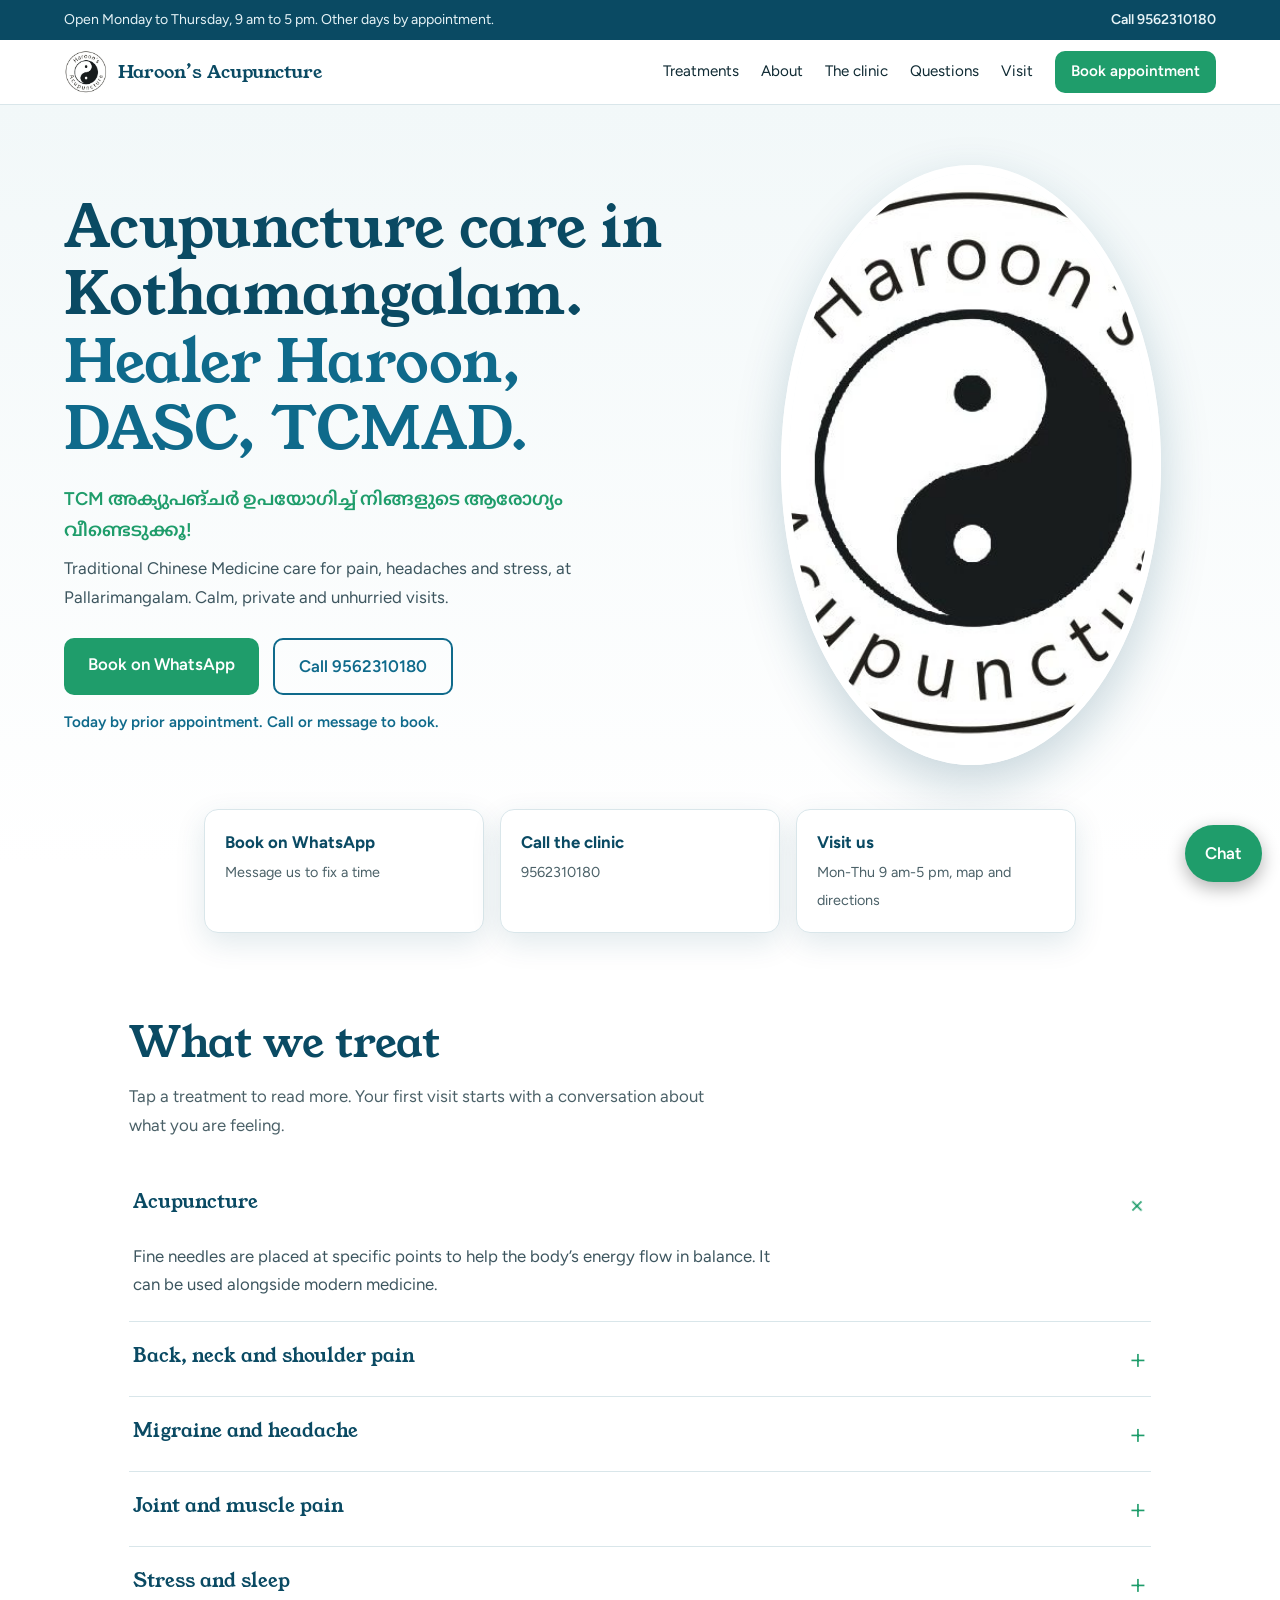
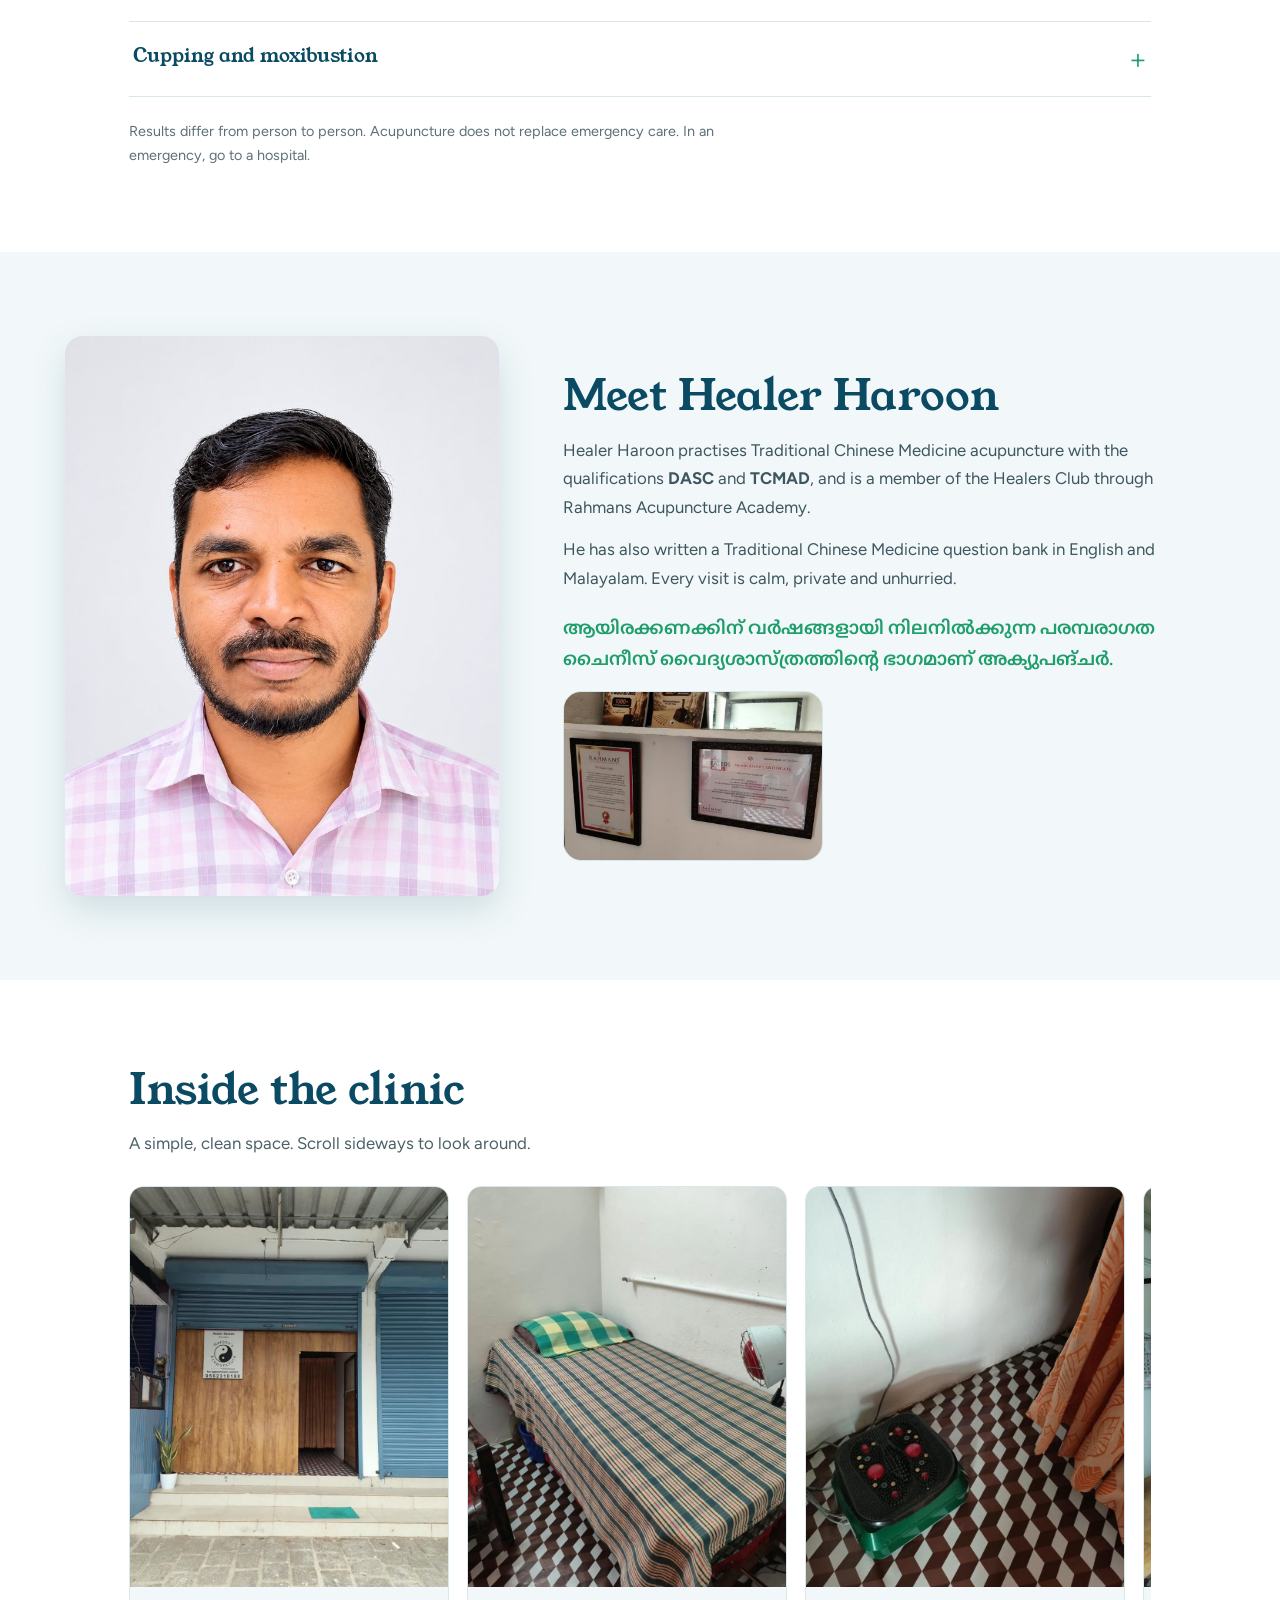
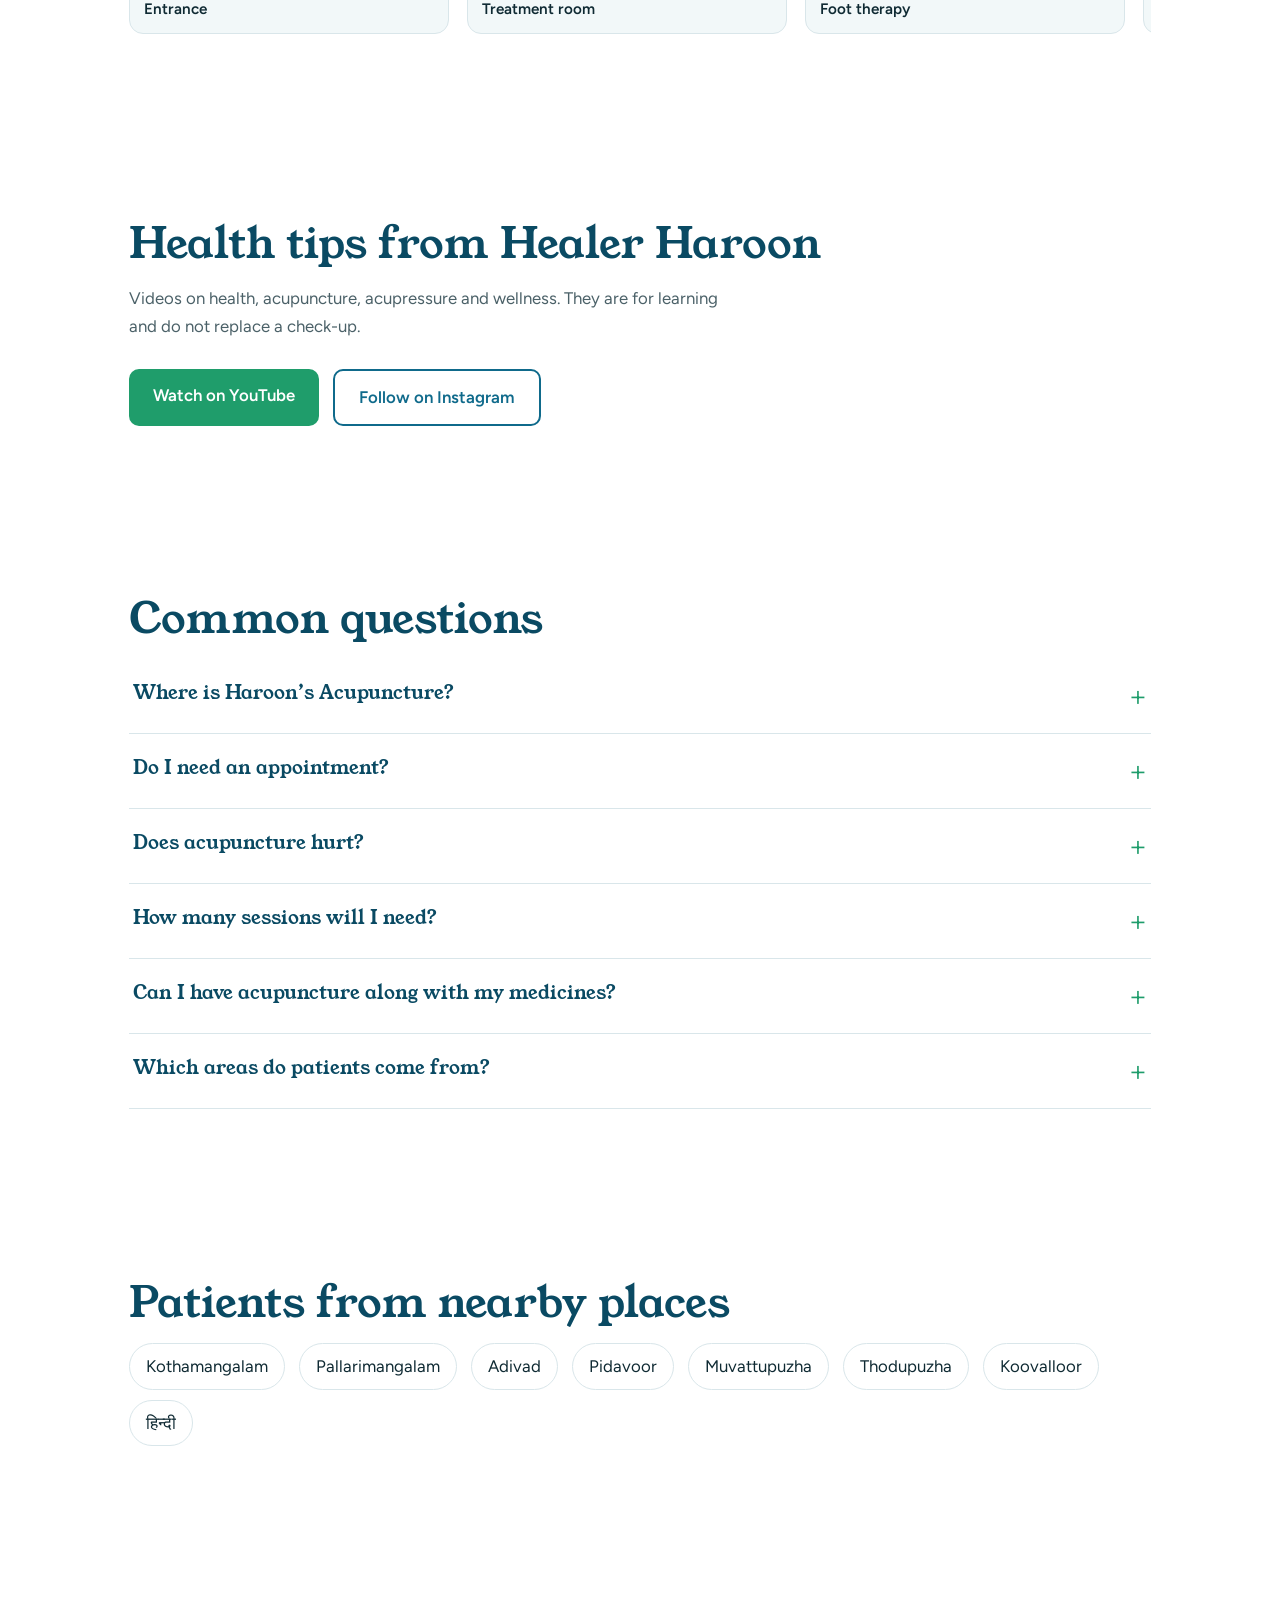
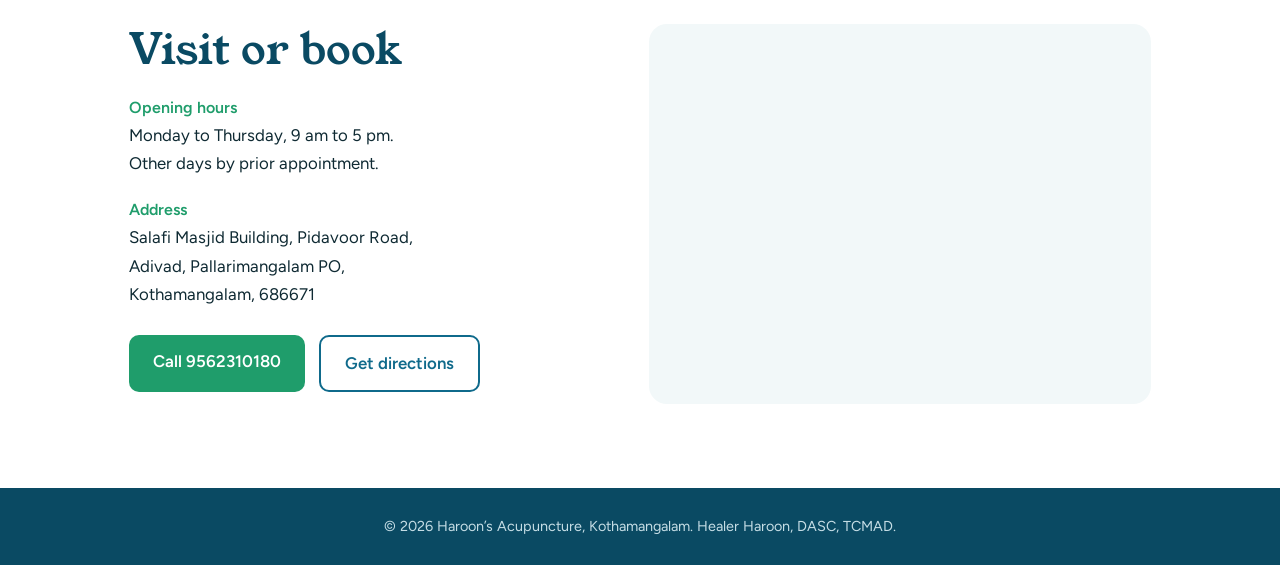
==== commit 27b3b25f: "latest one with photo" ====
--- a/index.html
+++ b/index.html
@@ -21,7 +21,7 @@
 <p class="ml" lang="ml">TCM അക്യുപങ്ചർ ഉപയോഗിച്ച് നിങ്ങളുടെ ആരോഗ്യം വീണ്ടെടുക്കൂ!</p>
 <p class="lead">Traditional Chinese Medicine care for pain, headaches and stress, at Pallarimangalam. Calm, private and unhurried visits.</p>
 <div class="actions"><a class="btn" href="https://wa.me/919562310180?text=Hello%2C%20I%20would%20like%20to%20book%20an%20appointment." target="_blank" rel="noopener">Book on WhatsApp</a><a class="btn ghost" href="tel:+919562310180">Call 9562310180</a></div><p class="open" id="openNow"></p></div>
-<div class="pic"><img class="main" src="images/entrance.jpg" alt="Entrance of Haroon’s Acupuncture clinic" width="540" height="675"><img class="seal" src="images/logo.jpg" alt="" width="120" height="120"></div></section>
+<div class="pic logo"><img class="main" src="images/logo.jpg" alt="Haroon’s Acupuncture logo" width="600" height="600"></div></section>
 <div class="quick"><a href="https://wa.me/919562310180?text=Hello%2C%20I%20would%20like%20to%20book%20an%20appointment." target="_blank" rel="noopener"><strong>Book on WhatsApp</strong><span>Message us to fix a time</span></a><a href="tel:+919562310180"><strong>Call the clinic</strong><span>9562310180</span></a><a href="#visit"><strong>Visit us</strong><span>Mon-Thu 9 am-5 pm, map and directions</span></a></div>
 
   <section class="sec" id="treatments">
@@ -40,14 +40,15 @@
   </section>
 
   <section class="sec alt" id="about">
-    <div class="about">
+    <div class="about doc">
+      <img class="reveal portrait" src="images/healer-haroon.jpg" alt="Healer Haroon, acupuncture practitioner in Kothamangalam" width="700" height="933" loading="lazy">
       <div class="reveal">
         <h2>Meet Healer Haroon</h2>
         <p>Healer Haroon practises Traditional Chinese Medicine acupuncture with the qualifications <strong>DASC</strong> and <strong>TCMAD</strong>, and is a member of the Healers Club through Rahmans Acupuncture Academy.</p>
         <p>He has also written a Traditional Chinese Medicine question bank in English and Malayalam. Every visit is calm, private and unhurried.</p>
         <p class="ml" lang="ml">ആയിരക്കണക്കിന് വർഷങ്ങളായി നിലനിൽക്കുന്ന പരമ്പരാഗത ചൈനീസ് വൈദ്യശാസ്ത്രത്തിന്റെ ഭാഗമാണ് അക്യുപങ്ചർ.</p>
+        <img class="cert" src="images/certificates.jpg" alt="Framed membership certificate and TCM question bank books at the clinic" loading="lazy">
       </div>
-      <img class="reveal" src="images/certificates.jpg" alt="Framed membership certificate and TCM question bank books at the clinic" loading="lazy">
     </div>
   </section>
 
--- a/style.css
+++ b/style.css
@@ -48,9 +48,19 @@
 
 /* pointer and click effects (added by script.js) */
 .progress{position:fixed;top:0;left:0;width:100%;height:3px;background:var(--green);transform-origin:0 50%;transform:scaleX(0);z-index:70;pointer-events:none}
-.glow{position:fixed;left:0;top:0;width:280px;height:280px;margin:-140px 0 0 -140px;border-radius:50%;background:radial-gradient(circle,rgba(31,157,107,.18),transparent 65%);pointer-events:none;z-index:50;opacity:0;transition:opacity .4s}
+.glow{position:fixed;left:0;top:0;width:170px;height:170px;margin:-85px 0 0 -85px;border-radius:50%;background:radial-gradient(circle,rgba(31,157,107,.18),transparent 65%);pointer-events:none;z-index:50;opacity:0;transition:opacity .4s}
 .glow.on{opacity:1}
-.ripple{position:fixed;width:14px;height:14px;margin:-7px 0 0 -7px;border:2px solid var(--green);border-radius:50%;pointer-events:none;z-index:60;animation:ring .7s ease-out forwards}
-@keyframes ring{to{transform:scale(7);opacity:0}}
+.ripple{position:fixed;width:10px;height:10px;margin:-5px 0 0 -5px;border:1.5px solid var(--green);border-radius:50%;pointer-events:none;z-index:60;animation:ring .7s ease-out forwards}
+@keyframes ring{to{transform:scale(3.5);opacity:0}}
 .pic .main{transition:transform .15s ease-out}
 .btn,.quick a{will-change:transform}
+
+/* hero shows the logo only */
+.pic.logo{width:min(80vw,380px)}
+.pic.logo .main{aspect-ratio:1;max-height:none;border-radius:50%;border:8px solid #fff;object-fit:cover;animation:halo 4s ease-in-out infinite}
+@keyframes halo{0%,100%{box-shadow:0 20px 50px rgba(10,74,99,.22),0 0 0 0 rgba(31,157,107,.35)}50%{box-shadow:0 20px 50px rgba(10,74,99,.22),0 0 0 26px rgba(31,157,107,0)}}
+
+.about.doc{grid-template-columns:.8fr 1.2fr}
+.about .portrait{object-position:top;max-height:560px}
+.about .cert{width:min(100%,260px);height:170px;margin-top:16px;box-shadow:none;border:1px solid var(--line)}
+@media(max-width:780px){.about.doc{grid-template-columns:1fr}.about .portrait{max-width:320px}}
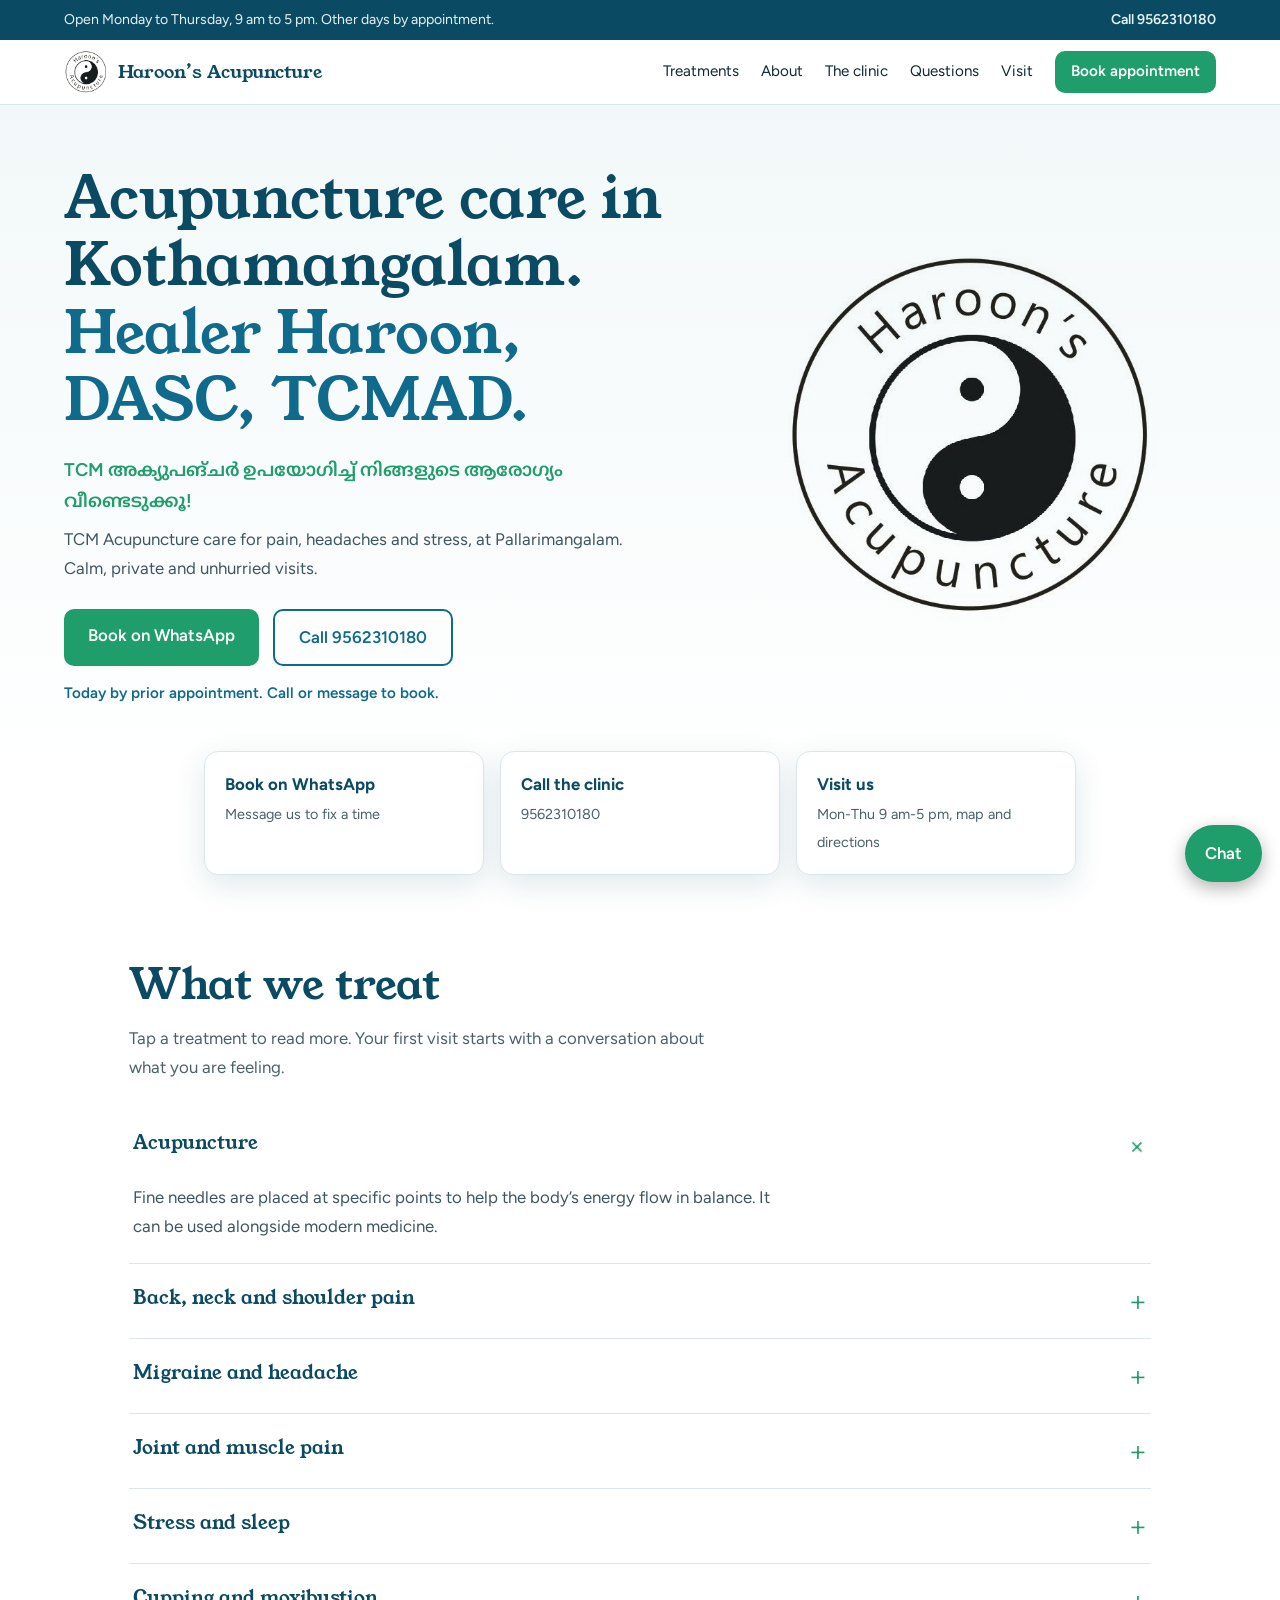
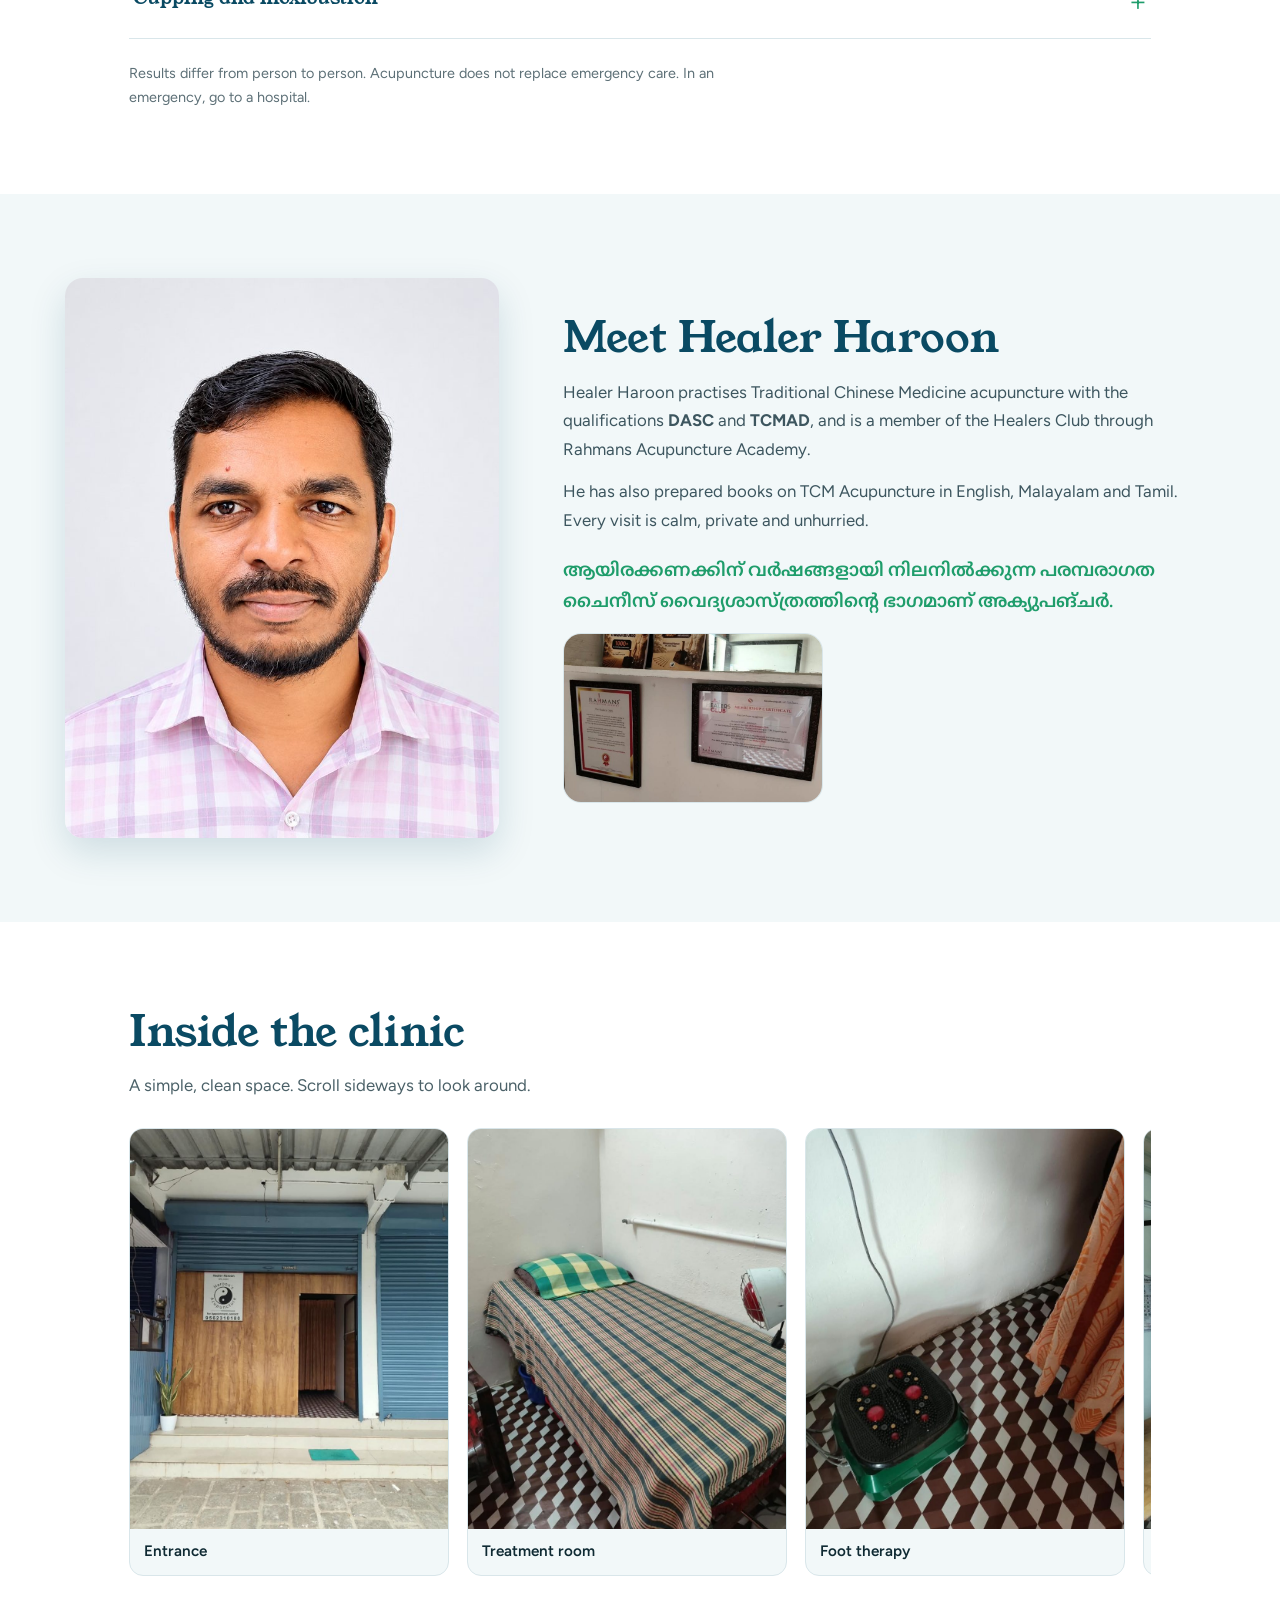
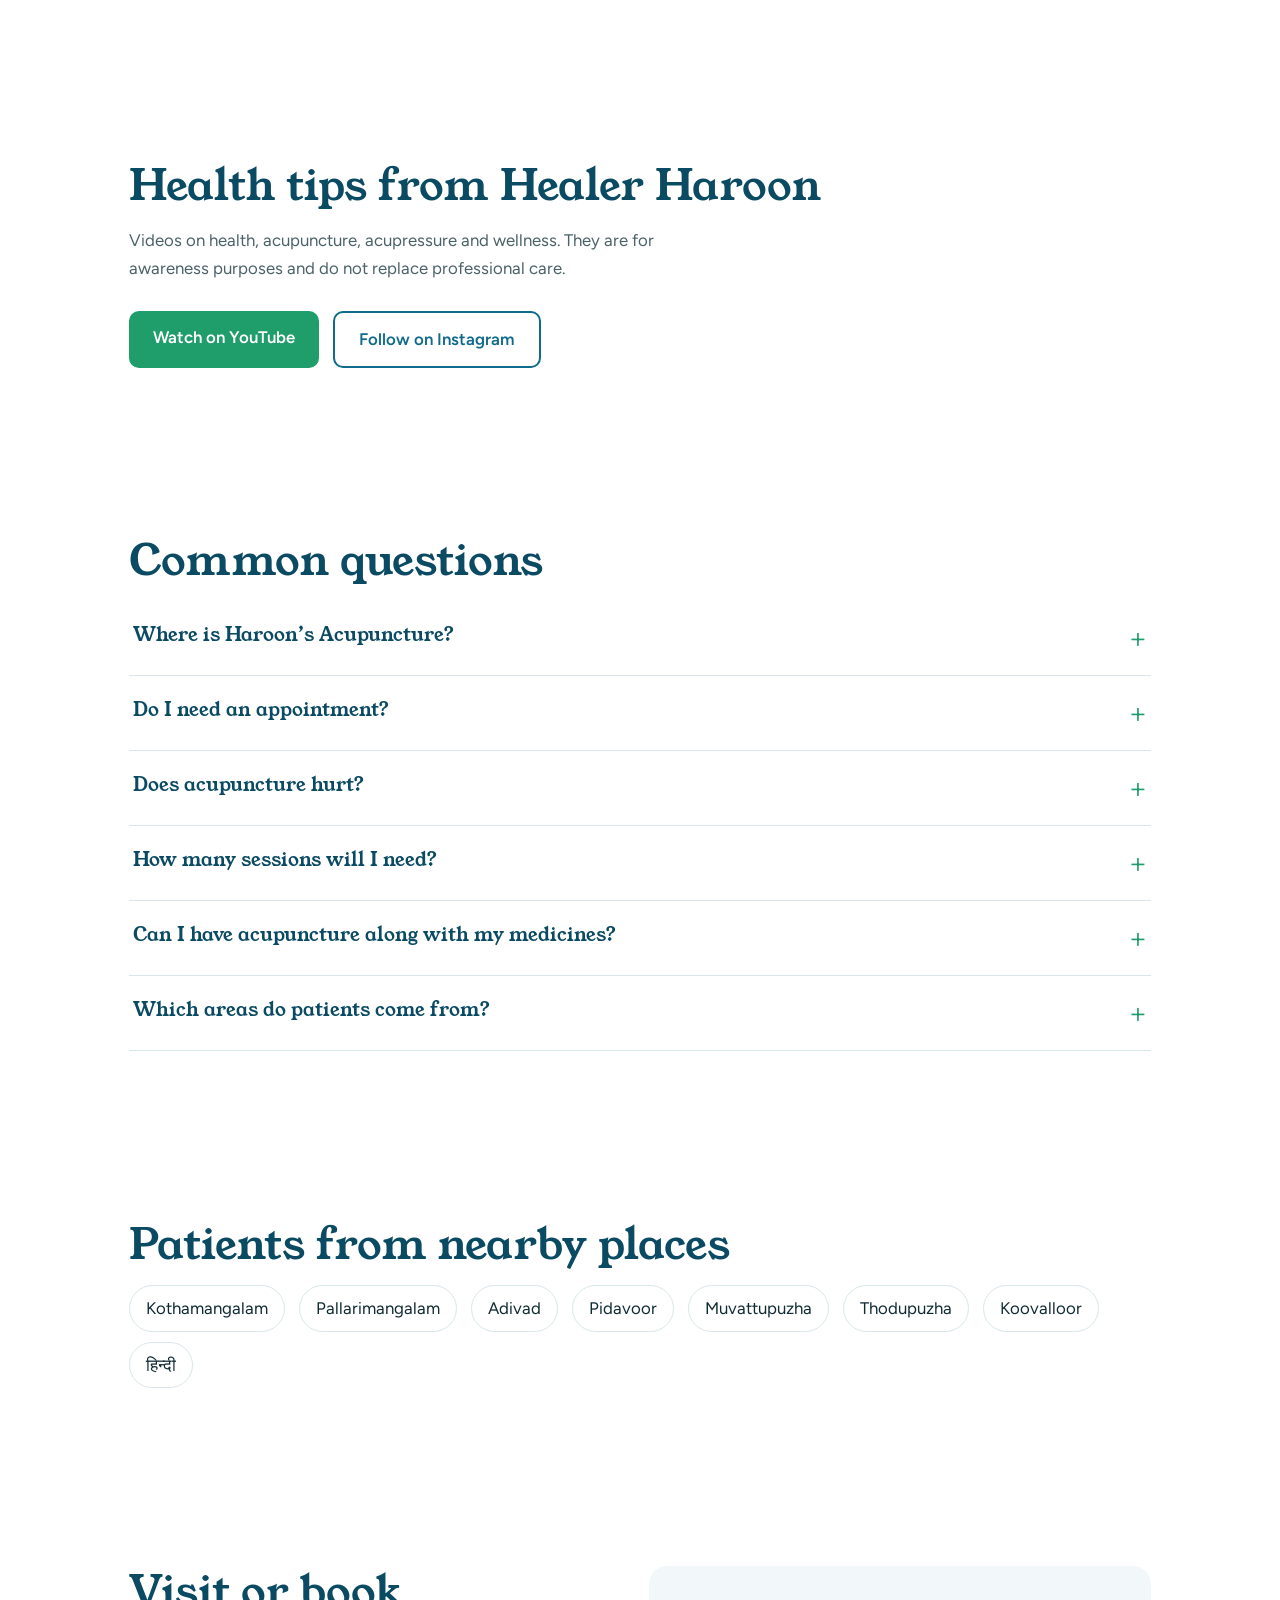
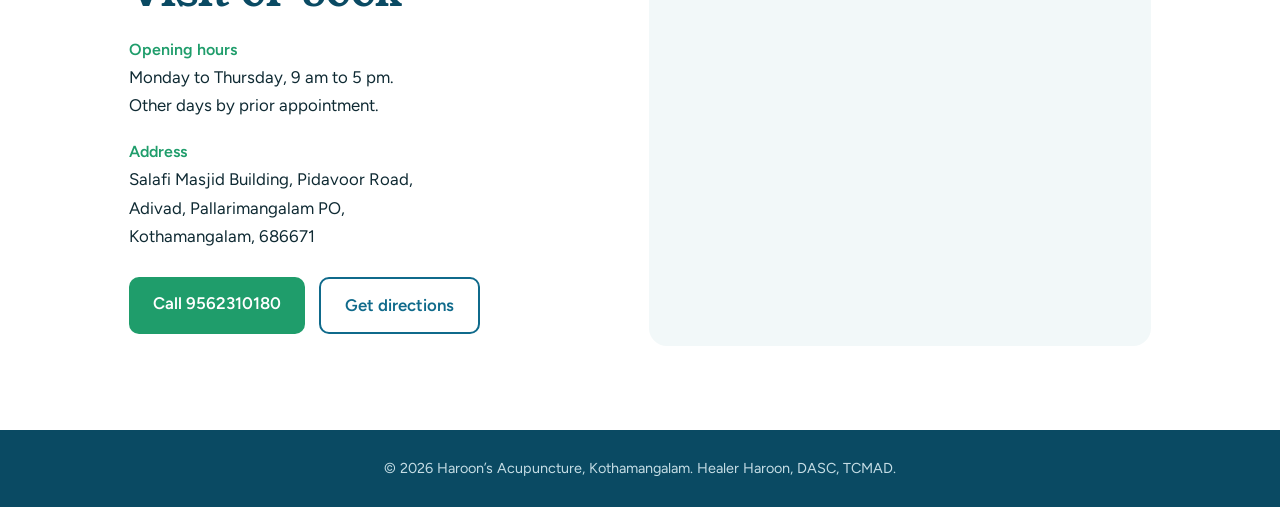
==== commit 830ea25a: "dads edits done" ====
--- a/index.html
+++ b/index.html
@@ -19,7 +19,7 @@
 <main id="home">
   <section class="hero"><div class="hero-text"><h1><span>Acupuncture care in Kothamangalam.</span><span>Healer Haroon, DASC, TCMAD.</span></h1>
 <p class="ml" lang="ml">TCM അക്യുപങ്ചർ ഉപയോഗിച്ച് നിങ്ങളുടെ ആരോഗ്യം വീണ്ടെടുക്കൂ!</p>
-<p class="lead">Traditional Chinese Medicine care for pain, headaches and stress, at Pallarimangalam. Calm, private and unhurried visits.</p>
+<p class="lead">TCM Acupuncture care for pain, headaches and stress, at Pallarimangalam. Calm, private and unhurried visits.</p>
 <div class="actions"><a class="btn" href="https://wa.me/919562310180?text=Hello%2C%20I%20would%20like%20to%20book%20an%20appointment." target="_blank" rel="noopener">Book on WhatsApp</a><a class="btn ghost" href="tel:+919562310180">Call 9562310180</a></div><p class="open" id="openNow"></p></div>
 <div class="pic logo"><img class="main" src="images/logo.jpg" alt="Haroon’s Acupuncture logo" width="600" height="600"></div></section>
 <div class="quick"><a href="https://wa.me/919562310180?text=Hello%2C%20I%20would%20like%20to%20book%20an%20appointment." target="_blank" rel="noopener"><strong>Book on WhatsApp</strong><span>Message us to fix a time</span></a><a href="tel:+919562310180"><strong>Call the clinic</strong><span>9562310180</span></a><a href="#visit"><strong>Visit us</strong><span>Mon-Thu 9 am-5 pm, map and directions</span></a></div>
@@ -45,7 +45,7 @@
       <div class="reveal">
         <h2>Meet Healer Haroon</h2>
         <p>Healer Haroon practises Traditional Chinese Medicine acupuncture with the qualifications <strong>DASC</strong> and <strong>TCMAD</strong>, and is a member of the Healers Club through Rahmans Acupuncture Academy.</p>
-        <p>He has also written a Traditional Chinese Medicine question bank in English and Malayalam. Every visit is calm, private and unhurried.</p>
+        <p>He has also prepared books on TCM Acupuncture in English, Malayalam and Tamil. Every visit is calm, private and unhurried.</p>
         <p class="ml" lang="ml">ആയിരക്കണക്കിന് വർഷങ്ങളായി നിലനിൽക്കുന്ന പരമ്പരാഗത ചൈനീസ് വൈദ്യശാസ്ത്രത്തിന്റെ ഭാഗമാണ് അക്യുപങ്ചർ.</p>
         <img class="cert" src="images/certificates.jpg" alt="Framed membership certificate and TCM question bank books at the clinic" loading="lazy">
       </div>
@@ -64,8 +64,8 @@
     </div>
   </section>
 
-  <section class="sec" id="learn"><h2>Health tips from Healer Haroon</h2><p class="sub">Videos on health, acupuncture, acupressure and wellness. They are for learning and do not replace a check-up.</p><div class="actions"><a class="btn" href="https://www.youtube.com/@haroonica" target="_blank" rel="noopener">Watch on YouTube</a><a class="btn ghost call" href="https://www.instagram.com/haroonica" target="_blank" rel="noopener">Follow on Instagram</a></div></section>
-<section class="sec" id="faq"><h2>Common questions</h2><div class="acc reveal"><details><summary>Where is Haroon’s Acupuncture?</summary><p>In the Salafi Masjid Building on Pidavoor Road, Adivad, Pallarimangalam PO, Kothamangalam, 686671.</p></details><details><summary>Do I need an appointment?</summary><p>Monday to Thursday, 9 am to 5 pm, you can visit the clinic. On other days, please book ahead by phone or WhatsApp on 9562310180.</p></details><details><summary>Does acupuncture hurt?</summary><p>The needles are very fine. Most people feel little more than a mild pressure or tingling. Tell Healer Haroon if you feel uncomfortable.</p></details><details><summary>How many sessions will I need?</summary><p>It depends on your condition and how long you have had it. Healer Haroon will explain the plan after talking with you.</p></details><details><summary>Can I have acupuncture along with my medicines?</summary><p>Many people do. Bring your prescriptions and reports to the first visit, and keep taking your medicines unless your doctor says otherwise.</p></details><details><summary>Which areas do patients come from?</summary><p>Kothamangalam, Pallarimangalam, Adivad, Pidavoor, Muvattupuzha, Thodupuzha and Koovalloor.</p></details></div></section>
+  <section class="sec" id="learn"><h2>Health tips from Healer Haroon</h2><p class="sub">Videos on health, acupuncture, acupressure and wellness. They are for awareness purposes and do not replace professional care.</p><div class="actions"><a class="btn" href="https://www.youtube.com/@haroonica" target="_blank" rel="noopener">Watch on YouTube</a><a class="btn ghost call" href="https://www.instagram.com/haroonica" target="_blank" rel="noopener">Follow on Instagram</a></div></section>
+<section class="sec" id="faq"><h2>Common questions</h2><div class="acc reveal"><details><summary>Where is Haroon’s Acupuncture?</summary><p>Located at Salafi Masjid Building on Pidavoor Road, Adivad, Pallarimangalam PO, Kothamangalam, 686671.</p></details><details><summary>Do I need an appointment?</summary><p>Monday to Thursday, 9 am to 5 pm, you can visit the clinic. However, please book your appointment time by phone or WhatsApp on 9562310180.</p></details><details><summary>Does acupuncture hurt?</summary><p>The sterile single-use needles are very fine. Most people feel little more than a mild pressure or tingling. Tell Healer Haroon if you feel uncomfortable.</p></details><details><summary>How many sessions will I need?</summary><p>It depends on your condition and how long you have had it. Healer Haroon will explain the plan after talking with you.</p></details><details><summary>Can I have acupuncture along with my medicines?</summary><p>Many people do. Bring your prescriptions and reports to the first visit, and keep taking your medicines unless your doctor says otherwise.</p></details><details><summary>Which areas do patients come from?</summary><p>Kothamangalam, Pallarimangalam, Adivad, Pidavoor, Muvattupuzha, Thodupuzha and Koovalloor.</p></details></div></section>
 <section class="sec" id="areas"><h2>Patients from nearby places</h2><p class="areas"><a href="acupuncture-kothamangalam.html">Kothamangalam</a> <a href="acupuncture-pallarimangalam.html">Pallarimangalam</a> <a href="acupuncture-adivad.html">Adivad</a> <a href="acupuncture-pidavoor.html">Pidavoor</a> <a href="acupuncture-muvattupuzha.html">Muvattupuzha</a> <a href="acupuncture-thodupuzha.html">Thodupuzha</a> <a href="acupuncture-koovalloor.html">Koovalloor</a> <a href="hindi.html">हिन्दी</a></p></section>
 <section class="sec visit" id="visit">
     <div class="reveal">
--- a/style.css
+++ b/style.css
@@ -64,3 +64,10 @@
 .about .portrait{object-position:top;max-height:560px}
 .about .cert{width:min(100%,260px);height:170px;margin-top:16px;box-shadow:none;border:1px solid var(--line)}
 @media(max-width:780px){.about.doc{grid-template-columns:1fr}.about .portrait{max-width:320px}}
+
+/* logo only: no frame, no shadow, slowly turning */
+.pic.logo .main{border:0;box-shadow:none;background:none;mix-blend-mode:multiply;animation:spin 50s linear infinite}
+
+/* logo: the round frame turns, the image fills it so the full circle shows */
+.pic.logo{width:min(80vw,380px);aspect-ratio:1;border-radius:50%;overflow:hidden;mix-blend-mode:multiply;animation:spin 50s linear infinite}
+.pic.logo .main{width:100%;height:100%;max-height:none;aspect-ratio:auto;object-fit:cover;border:0;border-radius:0;box-shadow:none;animation:none;mix-blend-mode:normal;transition:none}
